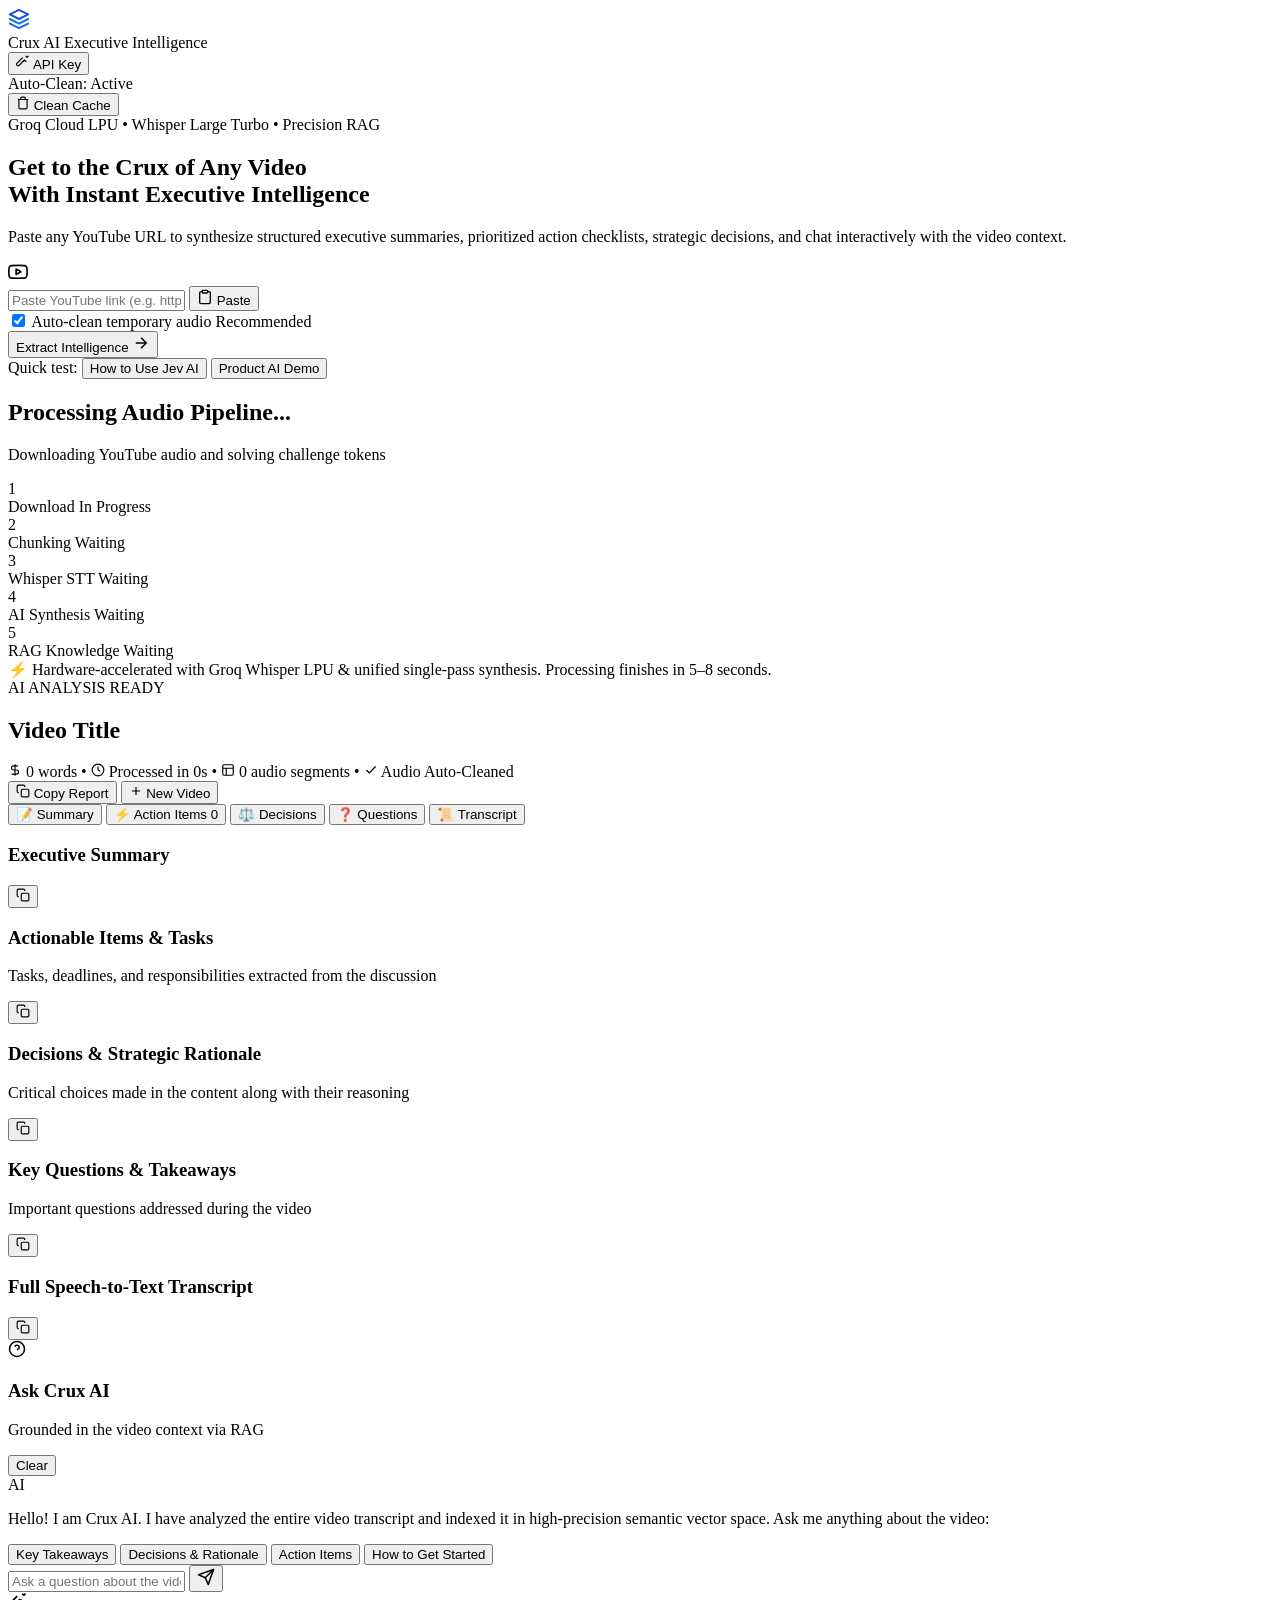
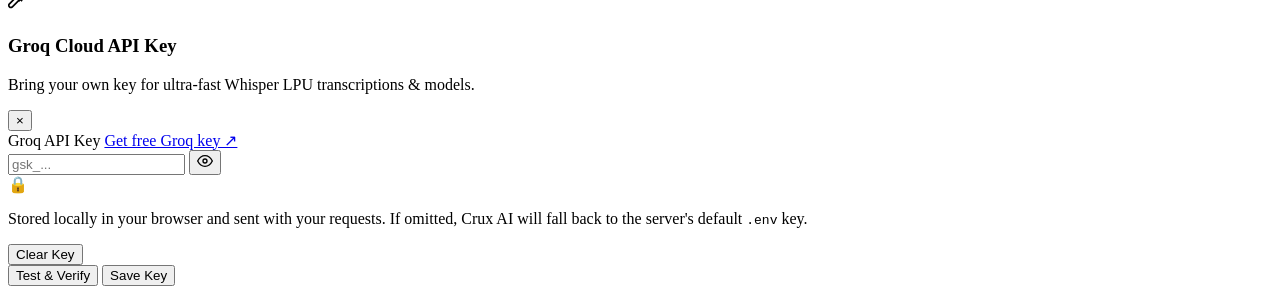
==== static/index.html @ 7be20e4e "feat(ui): build executive dashboard structure and API key settings modal" ====
<!DOCTYPE html>
<html lang="en">
<head>
    <meta charset="UTF-8">
    <meta name="viewport" content="width=device-width, initial-scale=1.0">
    <title>Crux AI — Executive Video Intelligence & Interactive RAG Chat</title>
    <meta name="description" content="Crux AI transforms any YouTube video into structured executive summaries, actionable task checklists, key decisions, and interactive RAG chat.">
    <!-- Google Fonts -->
    <link rel="preconnect" href="https://fonts.googleapis.com">
    <link rel="preconnect" href="https://fonts.gstatic.com" crossorigin>
    <link href="https://fonts.googleapis.com/css2?family=Inter:wght@300;400;500;600;700&family=JetBrains+Mono:wght@400;500;600&family=Outfit:wght@500;600;700;800&display=swap" rel="stylesheet">
    <link rel="stylesheet" href="/static/css/style.css">
</head>
<body>
    <!-- Modern Atmospheric Canvas Mesh -->
    <div class="canvas-mesh"></div>

    <!-- Navigation Bar -->
    <header class="navbar">
        <div class="nav-container">
            <div class="brand">
                <div class="brand-icon">
                    <svg width="22" height="22" viewBox="0 0 24 24" fill="none" xmlns="http://www.w3.org/2000/svg">
                        <path d="M12 2L2 7L12 12L22 7L12 2Z" stroke="#1d4ed8" stroke-width="2.2" stroke-linecap="round" stroke-linejoin="round"/>
                        <path d="M2 17L12 22L22 17" stroke="#2563eb" stroke-width="2.2" stroke-linecap="round" stroke-linejoin="round"/>
                        <path d="M2 12L12 17L22 12" stroke="#0284c7" stroke-width="2.2" stroke-linecap="round" stroke-linejoin="round"/>
                    </svg>
                </div>
                <div class="brand-text">
                    <span class="brand-title">Crux <span class="gradient-text">AI</span></span>
                    <span class="brand-subtitle">Executive Intelligence</span>
                </div>
            </div>

            <div class="nav-actions">
                <button class="btn btn-secondary btn-sm" id="apiKeyModalBtn" title="Configure your Groq Cloud API Key">
                    <svg width="14" height="14" viewBox="0 0 24 24" fill="none" stroke="currentColor" stroke-width="2" stroke-linecap="round" stroke-linejoin="round">
                        <path d="M21 2l-2 2m-2-2l2 2m-4.5 4.5l-9.5 9.5a2.5 2.5 0 01-3.5-3.5l9.5-9.5m6 6l-2-2m-2 2l2-2"/>
                    </svg>
                    <span id="apiKeyStatusText">API Key</span>
                    <span class="status-indicator-dot" id="apiKeyIndicatorDot"></span>
                </button>
                <div class="badge badge-pulse" id="storageBadge" title="Automated disk cleaning keeps your server lightweight and prevents deployment crashes">
                    <span class="pulse-dot"></span>
                    <span id="storageStatusText">Auto-Clean: Active</span>
                </div>
                <button class="btn btn-secondary btn-sm" id="purgeBtn" title="Manually purge all temporary audio files from server">
                    <svg width="14" height="14" viewBox="0 0 24 24" fill="none" stroke="currentColor" stroke-width="2"><path d="M3 6h18m-2 0v14a2 2 0 01-2 2H7a2 2 0 01-2-2V6m3 0V4a2 2 0 012-2h4a2 2 0 012 2v2"/></svg>
                    Clean Cache
                </button>
            </div>
        </div>
    </header>

    <main class="main-content">
        <!-- Hero Input Section -->
        <section class="hero-section" id="heroSection">
            <div class="hero-badge">
                <span class="badge-status-dot"></span> Groq Cloud LPU &bull; Whisper Large Turbo &bull; Precision RAG
            </div>
            <h1 class="hero-title">
                Get to the Crux of Any Video <br>
                <span class="gradient-text">With Instant Executive Intelligence</span>
            </h1>
            <p class="hero-desc">
                Paste any YouTube URL to synthesize structured executive summaries, prioritized action checklists, strategic decisions, and chat interactively with the video context.
            </p>

            <!-- URL Input Card -->
            <div class="glass-card input-card">
                <form id="processForm" class="input-form">
                    <div class="input-wrapper">
                        <div class="input-icon">
                            <svg width="20" height="20" viewBox="0 0 24 24" fill="none" stroke="currentColor" stroke-width="2" stroke-linecap="round" stroke-linejoin="round">
                                <path d="M22.54 6.42a2.78 2.78 0 0 0-1.94-2C18.88 4 12 4 12 4s-6.88 0-8.6.46a2.78 2.78 0 0 0-1.94 2A29 29 0 0 0 1 11.75a29 29 0 0 0 .46 5.33A2.78 2.78 0 0 0 3.4 19c1.72.46 8.6.46 8.6.46s6.88 0 8.6-.46a2.78 2.78 0 0 0 1.94-2 29 29 0 0 0 .46-5.25 29 29 0 0 0-.46-5.33z"/>
                                <polygon points="9.75 15.02 15.5 11.75 9.75 8.48 9.75 15.02"/>
                            </svg>
                        </div>
                        <input 
                            type="url" 
                            id="videoUrl" 
                            placeholder="Paste YouTube link (e.g. https://youtu.be/...)" 
                            required 
                            autocomplete="off"
                            spellcheck="false"
                        >
                        <button type="button" class="btn-paste" id="pasteBtn" title="Paste from clipboard">
                            <svg width="16" height="16" viewBox="0 0 24 24" fill="none" stroke="currentColor" stroke-width="2"><path d="M16 4h2a2 2 0 0 1 2 2v14a2 2 0 0 1-2 2H6a2 2 0 0 1-2-2V6a2 2 0 0 1 2-2h2"/><rect x="8" y="2" width="8" height="4" rx="1" ry="1"/></svg>
                            <span>Paste</span>
                        </button>
                    </div>

                    <div class="form-footer">
                        <div class="toggle-group" title="Deletes temporary audio chunks right after transcription to prevent disk full issues on cloud deployments">
                            <label class="switch">
                                <input type="checkbox" id="autoCleanup" checked>
                                <span class="slider round"></span>
                            </label>
                            <span class="toggle-label">
                                Auto-clean temporary audio 
                                <span class="info-pill" title="Recommended for cloud deployment. Saves hundreds of MB per video by freeing disk space immediately after Whisper transcribes.">Recommended</span>
                            </span>
                        </div>

                        <button type="submit" class="btn btn-primary" id="submitBtn">
                            <span class="btn-text">Extract Intelligence</span>
                            <svg width="18" height="18" viewBox="0 0 24 24" fill="none" stroke="currentColor" stroke-width="2"><path d="M5 12h14M12 5l7 7-7 7"/></svg>
                        </button>
                    </div>
                </form>

                <!-- Quick Samples -->
                <div class="samples-row">
                    <span class="samples-label">Quick test:</span>
                    <button class="sample-chip" data-url="https://youtu.be/2kD9v7Q3vec?si=t_KTb-65vIwMcMAt">
                        <span class="chip-dot"></span> How to Use Jev AI
                    </button>
                    <button class="sample-chip" data-url="https://youtu.be/T-D1OfcDW1M?si=CK2ISohhv6o8g8FZ">
                        <span class="chip-dot"></span> Product AI Demo
                    </button>
                </div>
            </div>
        </section>

        <!-- Live Processing Stepper View -->
        <section class="progress-section hidden" id="progressSection">
            <div class="glass-card progress-card">
                <div class="progress-header">
                    <div class="spinner-ring"></div>
                    <div>
                        <h2 class="progress-title" id="progressStepTitle">Processing Audio Pipeline...</h2>
                        <p class="progress-desc" id="progressStepDesc">Downloading YouTube audio and solving challenge tokens</p>
                    </div>
                </div>

                <div class="stepper">
                    <div class="step active" id="step1">
                        <div class="step-num">1</div>
                        <div class="step-info">
                            <span class="step-name">Download</span>
                            <span class="step-status">In Progress</span>
                        </div>
                    </div>
                    <div class="step-line" id="line1"></div>
                    <div class="step" id="step2">
                        <div class="step-num">2</div>
                        <div class="step-info">
                            <span class="step-name">Chunking</span>
                            <span class="step-status">Waiting</span>
                        </div>
                    </div>
                    <div class="step-line" id="line2"></div>
                    <div class="step" id="step3">
                        <div class="step-num">3</div>
                        <div class="step-info">
                            <span class="step-name">Whisper STT</span>
                            <span class="step-status">Waiting</span>
                        </div>
                    </div>
                    <div class="step-line" id="line3"></div>
                    <div class="step" id="step4">
                        <div class="step-num">4</div>
                        <div class="step-info">
                            <span class="step-name">AI Synthesis</span>
                            <span class="step-status">Waiting</span>
                        </div>
                    </div>
                    <div class="step-line" id="line4"></div>
                    <div class="step" id="step5">
                        <div class="step-num">5</div>
                        <div class="step-info">
                            <span class="step-name">RAG Knowledge</span>
                            <span class="step-status">Waiting</span>
                        </div>
                    </div>
                </div>
                <div class="progress-footer-note">
                    <span>⚡ Hardware-accelerated with Groq Whisper LPU &amp; unified single-pass synthesis. Processing finishes in 5–8 seconds.</span>
                </div>
            </div>
        </section>

        <!-- Executive Dashboard (Results View) -->
        <section class="dashboard-section hidden" id="dashboardSection">
            <!-- Header Bar -->
            <div class="glass-card video-meta-card">
                <div class="meta-main">
                    <div class="meta-tag">AI ANALYSIS READY</div>
                    <h2 class="video-title" id="displayTitle">Video Title</h2>
                    <div class="meta-stats">
                        <span class="stat-item"><svg width="14" height="14" viewBox="0 0 24 24" fill="none" stroke="currentColor" stroke-width="2"><path d="M12 2v20M17 5H9.5a3.5 3.5 0 0 0 0 7h5a3.5 3.5 0 0 1 0 7H6"/></svg> <span id="statWords">0</span> words</span>
                        <span class="stat-dot">•</span>
                        <span class="stat-item"><svg width="14" height="14" viewBox="0 0 24 24" fill="none" stroke="currentColor" stroke-width="2"><circle cx="12" cy="12" r="10"/><polyline points="12 6 12 12 16 14"/></svg> Processed in <span id="statTime">0</span>s</span>
                        <span class="stat-dot">•</span>
                        <span class="stat-item"><svg width="14" height="14" viewBox="0 0 24 24" fill="none" stroke="currentColor" stroke-width="2"><rect x="3" y="3" width="18" height="18" rx="2"/><path d="M3 9h18M9 21V9"/></svg> <span id="statChunks">0</span> audio segments</span>
                        <span class="stat-dot">•</span>
                        <span class="stat-item disk-cleaned" id="diskCleanedStat"><svg width="14" height="14" viewBox="0 0 24 24" fill="none" stroke="currentColor" stroke-width="2"><path d="M20 6L9 17l-5-5"/></svg> Audio Auto-Cleaned</span>
                    </div>
                </div>
                <div class="meta-actions">
                    <button class="btn btn-secondary btn-sm" id="copyAllBtn">
                        <svg width="14" height="14" viewBox="0 0 24 24" fill="none" stroke="currentColor" stroke-width="2"><rect x="9" y="9" width="13" height="13" rx="2" ry="2"/><path d="M5 15H4a2 2 0 0 1-2-2V4a2 2 0 0 1 2-2h9a2 2 0 0 1 2 2v1"/></svg>
                        Copy Report
                    </button>
                    <button class="btn btn-primary btn-sm" id="newVideoBtn">
                        <svg width="14" height="14" viewBox="0 0 24 24" fill="none" stroke="currentColor" stroke-width="2"><path d="M12 5v14M5 12h14"/></svg>
                        New Video
                    </button>
                </div>
            </div>

            <!-- Two Column Layout: Tabs & RAG Chat -->
            <div class="workspace-grid">
                <!-- Left: Intel Tabs -->
                <div class="intel-column">
                    <!-- Tab Navigation -->
                    <div class="tab-nav">
                        <button class="tab-btn active" data-tab="tabSummary">
                            <span class="tab-icon">📝</span>
                            <span>Summary</span>
                        </button>
                        <button class="tab-btn" data-tab="tabAction">
                            <span class="tab-icon">⚡</span>
                            <span>Action Items</span>
                            <span class="tab-pill" id="actionPill">0</span>
                        </button>
                        <button class="tab-btn" data-tab="tabDecisions">
                            <span class="tab-icon">⚖️</span>
                            <span>Decisions</span>
                        </button>
                        <button class="tab-btn" data-tab="tabQuestions">
                            <span class="tab-icon">❓</span>
                            <span>Questions</span>
                        </button>
                        <button class="tab-btn" data-tab="tabTranscript">
                            <span class="tab-icon">📜</span>
                            <span>Transcript</span>
                        </button>
                    </div>

                    <!-- Tab Content Panels -->
                    <div class="glass-card tab-content-card">
                        <!-- Summary Panel -->
                        <div class="tab-panel active" id="tabSummary">
                            <div class="panel-header">
                                <h3 class="panel-title">Executive Summary</h3>
                                <button class="btn-icon" data-copy="summaryContent" title="Copy summary">
                                    <svg width="14" height="14" viewBox="0 0 24 24" fill="none" stroke="currentColor" stroke-width="2"><rect x="9" y="9" width="13" height="13" rx="2" ry="2"/><path d="M5 15H4a2 2 0 0 1-2-2V4a2 2 0 0 1 2-2h9a2 2 0 0 1 2 2v1"/></svg>
                                </button>
                            </div>
                            <div class="markdown-body" id="summaryContent"></div>
                        </div>

                        <!-- Action Items Panel -->
                        <div class="tab-panel" id="tabAction">
                            <div class="panel-header">
                                <div>
                                    <h3 class="panel-title">Actionable Items &amp; Tasks</h3>
                                    <p class="panel-sub">Tasks, deadlines, and responsibilities extracted from the discussion</p>
                                </div>
                                <button class="btn-icon" data-copy="actionContent" title="Copy actions">
                                    <svg width="14" height="14" viewBox="0 0 24 24" fill="none" stroke="currentColor" stroke-width="2"><rect x="9" y="9" width="13" height="13" rx="2" ry="2"/><path d="M5 15H4a2 2 0 0 1-2-2V4a2 2 0 0 1 2-2h9a2 2 0 0 1 2 2v1"/></svg>
                                </button>
                            </div>
                            <div class="markdown-body" id="actionContent"></div>
                        </div>

                        <!-- Decisions Panel -->
                        <div class="tab-panel" id="tabDecisions">
                            <div class="panel-header">
                                <div>
                                    <h3 class="panel-title">Decisions &amp; Strategic Rationale</h3>
                                    <p class="panel-sub">Critical choices made in the content along with their reasoning</p>
                                </div>
                                <button class="btn-icon" data-copy="decisionsContent" title="Copy decisions">
                                    <svg width="14" height="14" viewBox="0 0 24 24" fill="none" stroke="currentColor" stroke-width="2"><rect x="9" y="9" width="13" height="13" rx="2" ry="2"/><path d="M5 15H4a2 2 0 0 1-2-2V4a2 2 0 0 1 2-2h9a2 2 0 0 1 2 2v1"/></svg>
                                </button>
                            </div>
                            <div class="markdown-body" id="decisionsContent"></div>
                        </div>

                        <!-- Questions Panel -->
                        <div class="tab-panel" id="tabQuestions">
                            <div class="panel-header">
                                <div>
                                    <h3 class="panel-title">Key Questions &amp; Takeaways</h3>
                                    <p class="panel-sub">Important questions addressed during the video</p>
                                </div>
                                <button class="btn-icon" data-copy="questionsContent" title="Copy questions">
                                    <svg width="14" height="14" viewBox="0 0 24 24" fill="none" stroke="currentColor" stroke-width="2"><rect x="9" y="9" width="13" height="13" rx="2" ry="2"/><path d="M5 15H4a2 2 0 0 1-2-2V4a2 2 0 0 1 2-2h9a2 2 0 0 1 2 2v1"/></svg>
                                </button>
                            </div>
                            <div class="markdown-body" id="questionsContent"></div>
                        </div>

                        <!-- Transcript Panel -->
                        <div class="tab-panel" id="tabTranscript">
                            <div class="panel-header">
                                <h3 class="panel-title">Full Speech-to-Text Transcript</h3>
                                <button class="btn-icon" data-copy="transcriptContent" title="Copy transcript">
                                    <svg width="14" height="14" viewBox="0 0 24 24" fill="none" stroke="currentColor" stroke-width="2"><rect x="9" y="9" width="13" height="13" rx="2" ry="2"/><path d="M5 15H4a2 2 0 0 1-2-2V4a2 2 0 0 1 2-2h9a2 2 0 0 1 2 2v1"/></svg>
                                </button>
                            </div>
                            <div class="transcript-box" id="transcriptContent"></div>
                        </div>
                    </div>
                </div>

                <!-- Right: Interactive RAG Chat -->
                <div class="chat-column">
                    <div class="glass-card chat-card">
                        <div class="chat-header">
                            <div class="chat-header-info">
                                <div class="chat-avatar">
                                    <svg width="18" height="18" viewBox="0 0 24 24" fill="none" stroke="currentColor" stroke-width="2"><circle cx="12" cy="12" r="10"/><path d="M9.09 9a3 3 0 0 1 5.83 1c0 2-3 3-3 3"/><line x1="12" y1="17" x2="12.01" y2="17"/></svg>
                                </div>
                                <div>
                                    <h3 class="chat-title">Ask Crux AI</h3>
                                    <p class="chat-subtitle">Grounded in the video context via RAG</p>
                                </div>
                            </div>
                            <button class="btn-clear-chat" id="clearChatBtn" title="Clear chat history">Clear</button>
                        </div>

                        <!-- Chat Messages Container -->
                        <div class="chat-messages" id="chatMessages">
                            <div class="chat-msg ai-msg">
                                <div class="msg-avatar">AI</div>
                                <div class="msg-bubble">
                                    <p>Hello! I am Crux AI. I have analyzed the entire video transcript and indexed it in high-precision semantic vector space. Ask me anything about the video:</p>
                                    <div class="quick-prompts">
                                        <button class="prompt-chip" data-prompt="What are the key takeaways from this video?">Key Takeaways</button>
                                        <button class="prompt-chip" data-prompt="What were the main decisions made and why?">Decisions &amp; Rationale</button>
                                        <button class="prompt-chip" data-prompt="List all actionable tasks and deadlines">Action Items</button>
                                        <button class="prompt-chip" data-prompt="How do I get started with the tools discussed?">How to Get Started</button>
                                    </div>
                                </div>
                            </div>
                        </div>

                        <!-- Chat Input Box -->
                        <form id="chatForm" class="chat-input-bar">
                            <input 
                                type="text" 
                                id="chatInput" 
                                placeholder="Ask a question about the video..." 
                                autocomplete="off"
                            >
                            <button type="submit" class="btn-chat-send" id="chatSendBtn" title="Send question">
                                <svg width="18" height="18" viewBox="0 0 24 24" fill="none" stroke="currentColor" stroke-width="2" stroke-linecap="round" stroke-linejoin="round">
                                    <line x1="22" y1="2" x2="11" y2="13"/>
                                    <polygon points="22 2 15 22 11 13 2 9 22 2"/>
                                </svg>
                            </button>
                        </form>
                    </div>
                </div>
            </div>
        </section>
    </main>

    <!-- API Key Settings Modal -->
    <div class="modal-backdrop hidden" id="apiKeyModal">
        <div class="glass-card modal-card">
            <div class="modal-header">
                <div class="modal-title-group">
                    <div class="modal-icon">
                        <svg width="20" height="20" viewBox="0 0 24 24" fill="none" stroke="currentColor" stroke-width="2"><path d="M21 2l-2 2m-2-2l2 2m-4.5 4.5l-9.5 9.5a2.5 2.5 0 01-3.5-3.5l9.5-9.5m6 6l-2-2m-2 2l2-2"/></svg>
                    </div>
                    <div>
                        <h3 class="modal-title">Groq Cloud API Key</h3>
                        <p class="modal-desc">Bring your own key for ultra-fast Whisper LPU transcriptions &amp; models.</p>
                    </div>
                </div>
                <button class="modal-close-btn" id="closeApiKeyModalBtn" aria-label="Close modal">&times;</button>
            </div>
            
            <div class="modal-body">
                <div class="input-label-row">
                    <label for="apiKeyInput" class="form-label">Groq API Key</label>
                    <a href="https://console.groq.com/keys" target="_blank" rel="noopener noreferrer" class="link-external">
                        Get free Groq key &nearr;
                    </a>
                </div>
                <div class="key-input-wrapper">
                    <input 
                        type="password" 
                        id="apiKeyInput" 
                        class="text-input" 
                        placeholder="gsk_..." 
                        autocomplete="off" 
                        spellcheck="false"
                    >
                    <button type="button" class="btn-toggle-eye" id="toggleKeyVisibilityBtn" title="Show / Hide Key">
                        <svg id="eyeIcon" width="16" height="16" viewBox="0 0 24 24" fill="none" stroke="currentColor" stroke-width="2"><path d="M1 12s4-8 11-8 11 8 11 8-4 8-11 8-11-8-11-8z"/><circle cx="12" cy="12" r="3"/></svg>
                    </button>
                </div>
                
                <div class="key-notice">
                    <span class="notice-icon">🔒</span>
                    <p>Stored locally in your browser and sent with your requests. If omitted, Crux AI will fall back to the server's default <code>.env</code> key.</p>
                </div>
                
                <div class="key-validation-status hidden" id="keyValidationStatus"></div>
            </div>

            <div class="modal-footer">
                <button type="button" class="btn btn-secondary btn-sm" id="clearApiKeyBtn">Clear Key</button>
                <div class="footer-actions-right">
                    <button type="button" class="btn btn-secondary btn-sm" id="verifyApiKeyBtn">Test &amp; Verify</button>
                    <button type="button" class="btn btn-primary btn-sm" id="saveApiKeyBtn">Save Key</button>
                </div>
            </div>
        </div>
    </div>

    <!-- Toast Notification Container -->
    <div class="toast-container" id="toastContainer"></div>

    <script src="/static/js/app.js"></script>
</body>
</html>
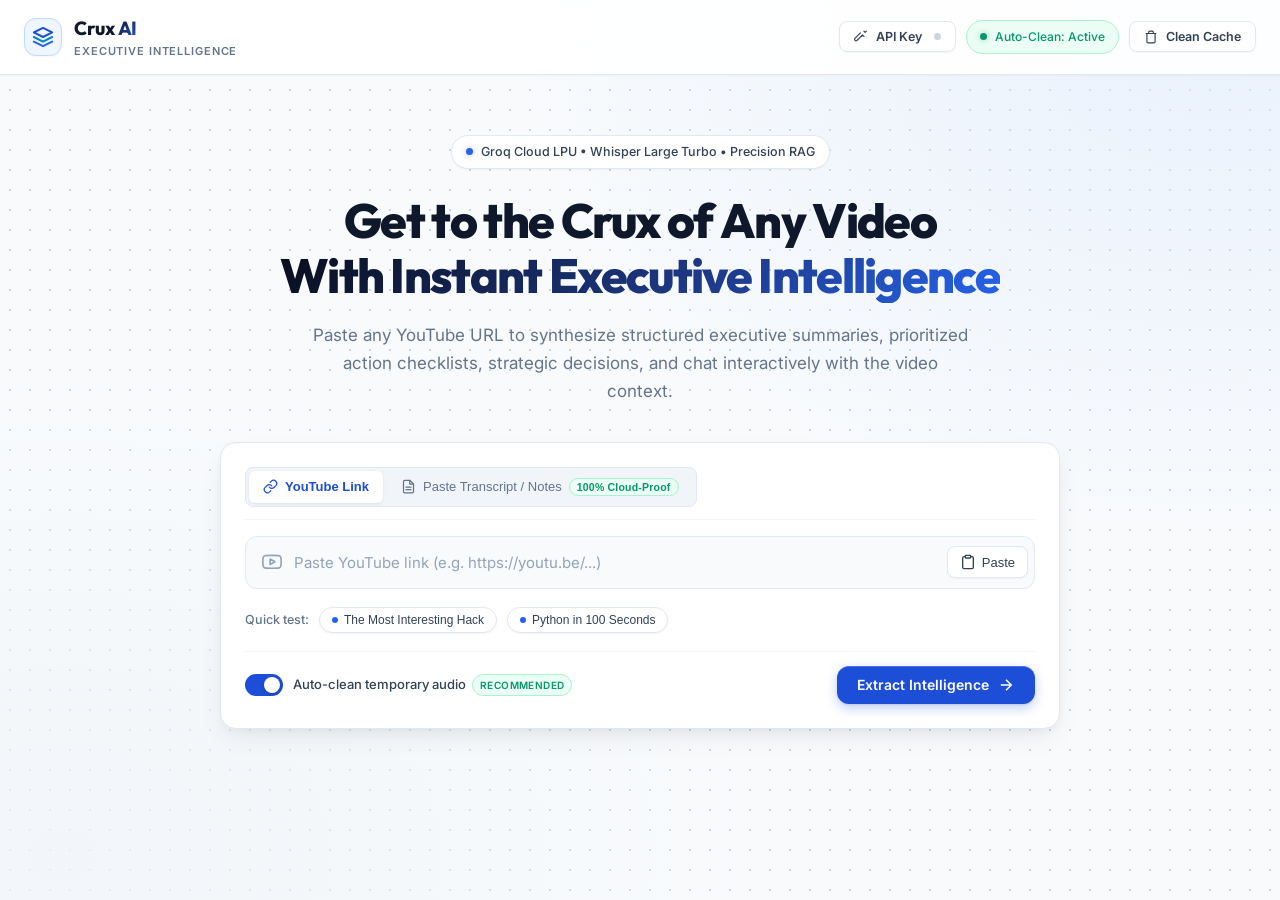
==== commit d602c21c: "feat: add dual-mode input (YouTube URL + Direct Transcript), upgrade Groq model to 120b, and handle " ====
--- a/static/index.html
+++ b/static/index.html
@@ -66,32 +66,124 @@
                 Paste any YouTube URL to synthesize structured executive summaries, prioritized action checklists, strategic decisions, and chat interactively with the video context.
             </p>
 
-            <!-- URL Input Card -->
+            <!-- URL / Transcript Input Card -->
             <div class="glass-card input-card">
+                <!-- Mode Switcher -->
+                <div class="input-card-header">
+                    <div class="input-mode-tabs" role="tablist">
+                        <button type="button" class="input-mode-tab active" id="tabModeUrl" role="tab" aria-selected="true">
+                            <svg width="15" height="15" viewBox="0 0 24 24" fill="none" stroke="currentColor" stroke-width="2" stroke-linecap="round" stroke-linejoin="round">
+                                <path d="M10 13a5 5 0 0 0 7.54.54l3-3a5 5 0 0 0-7.07-7.07l-1.72 1.71"/>
+                                <path d="M14 11a5 5 0 0 0-7.54-.54l-3 3a5 5 0 0 0 7.07 7.07l1.71-1.71"/>
+                            </svg>
+                            <span>YouTube Link</span>
+                        </button>
+                        <button type="button" class="input-mode-tab" id="tabModeTranscript" role="tab" aria-selected="false">
+                            <svg width="15" height="15" viewBox="0 0 24 24" fill="none" stroke="currentColor" stroke-width="2" stroke-linecap="round" stroke-linejoin="round">
+                                <path d="M14 2H6a2 2 0 0 0-2 2v16a2 2 0 0 0 2 2h12a2 2 0 0 0 2-2V8z"/>
+                                <polyline points="14 2 14 8 20 8"/>
+                                <line x1="16" y1="13" x2="8" y2="13"/>
+                                <line x1="16" y1="17" x2="8" y2="17"/>
+                            </svg>
+                            <span>Paste Transcript / Notes</span>
+                            <span class="badge-proof">100% Cloud-Proof</span>
+                        </button>
+                    </div>
+                </div>
+
+                <!-- Cloud Block Recovery Alert -->
+                <div class="cloud-block-alert hidden" id="cloudBlockAlert">
+                    <div class="alert-icon-box">
+                        <svg width="20" height="20" viewBox="0 0 24 24" fill="none" stroke="#d97706" stroke-width="2"><path d="M10.29 3.86L1.82 18a2 2 0 0 0 1.71 3h16.94a2 2 0 0 0 1.71-3L13.71 3.86a2 2 0 0 0-3.42 0z"/><line x1="12" y1="9" x2="12" y2="13"/><line x1="12" y1="17" x2="12.01" y2="17"/></svg>
+                    </div>
+                    <div class="alert-content">
+                        <div class="alert-title">YouTube Cloud IP Restriction Detected</div>
+                        <div class="alert-desc">
+                            YouTube is restricting automated cloud scraping for this video on the server. You can analyze it immediately:
+                        </div>
+                        <div class="alert-steps">
+                            <span>1. Open the video on YouTube</span>
+                            <span>2. Click <strong>&quot;... More&quot; &rarr; &quot;Show transcript&quot;</strong></span>
+                            <span>3. Copy and paste it here</span>
+                        </div>
+                        <button type="button" class="btn btn-secondary btn-sm" id="btnSwitchToTranscript">
+                            Switch to Paste Transcript &rarr;
+                        </button>
+                    </div>
+                </div>
+
                 <form id="processForm" class="input-form">
-                    <div class="input-wrapper">
-                        <div class="input-icon">
-                            <svg width="20" height="20" viewBox="0 0 24 24" fill="none" stroke="currentColor" stroke-width="2" stroke-linecap="round" stroke-linejoin="round">
-                                <path d="M22.54 6.42a2.78 2.78 0 0 0-1.94-2C18.88 4 12 4 12 4s-6.88 0-8.6.46a2.78 2.78 0 0 0-1.94 2A29 29 0 0 0 1 11.75a29 29 0 0 0 .46 5.33A2.78 2.78 0 0 0 3.4 19c1.72.46 8.6.46 8.6.46s6.88 0 8.6-.46a2.78 2.78 0 0 0 1.94-2 29 29 0 0 0 .46-5.25 29 29 0 0 0-.46-5.33z"/>
-                                <polygon points="9.75 15.02 15.5 11.75 9.75 8.48 9.75 15.02"/>
-                            </svg>
-                        </div>
-                        <input 
-                            type="url" 
-                            id="videoUrl" 
-                            placeholder="Paste YouTube link (e.g. https://youtu.be/...)" 
-                            required 
-                            autocomplete="off"
-                            spellcheck="false"
-                        >
-                        <button type="button" class="btn-paste" id="pasteBtn" title="Paste from clipboard">
-                            <svg width="16" height="16" viewBox="0 0 24 24" fill="none" stroke="currentColor" stroke-width="2"><path d="M16 4h2a2 2 0 0 1 2 2v14a2 2 0 0 1-2 2H6a2 2 0 0 1-2-2V6a2 2 0 0 1 2-2h2"/><rect x="8" y="2" width="8" height="4" rx="1" ry="1"/></svg>
-                            <span>Paste</span>
-                        </button>
+                    <!-- Mode 1: YouTube URL View -->
+                    <div class="mode-view" id="modeUrlView">
+                        <div class="input-wrapper">
+                            <div class="input-icon">
+                                <svg width="20" height="20" viewBox="0 0 24 24" fill="none" stroke="currentColor" stroke-width="2" stroke-linecap="round" stroke-linejoin="round">
+                                    <path d="M22.54 6.42a2.78 2.78 0 0 0-1.94-2C18.88 4 12 4 12 4s-6.88 0-8.6.46a2.78 2.78 0 0 0-1.94 2A29 29 0 0 0 1 11.75a29 29 0 0 0 .46 5.33A2.78 2.78 0 0 0 3.4 19c1.72.46 8.6.46 8.6.46s6.88 0 8.6-.46a2.78 2.78 0 0 0 1.94-2 29 29 0 0 0 .46-5.25 29 29 0 0 0-.46-5.33z"/>
+                                    <polygon points="9.75 15.02 15.5 11.75 9.75 8.48 9.75 15.02"/>
+                                </svg>
+                            </div>
+                            <input 
+                                type="url" 
+                                id="videoUrl" 
+                                placeholder="Paste YouTube link (e.g. https://youtu.be/...)" 
+                                autocomplete="off"
+                                spellcheck="false"
+                            >
+                            <button type="button" class="btn-paste" id="pasteBtn" title="Paste from clipboard">
+                                <svg width="16" height="16" viewBox="0 0 24 24" fill="none" stroke="currentColor" stroke-width="2"><path d="M16 4h2a2 2 0 0 1 2 2v14a2 2 0 0 1-2 2H6a2 2 0 0 1-2-2V6a2 2 0 0 1 2-2h2"/><rect x="8" y="2" width="8" height="4" rx="1" ry="1"/></svg>
+                                <span>Paste</span>
+                            </button>
+                        </div>
+
+                        <!-- Quick Samples -->
+                        <div class="samples-row">
+                            <span class="samples-label">Quick test:</span>
+                            <button type="button" class="sample-chip" data-url="https://youtu.be/KOpTWx1Eou4?si=NI-F8lBlC5kE_haK">
+                                <span class="chip-dot"></span> The Most Interesting Hack
+                            </button>
+                            <button type="button" class="sample-chip" data-url="https://www.youtube.com/watch?v=kqtD5dpn9C8">
+                                <span class="chip-dot"></span> Python in 100 Seconds
+                            </button>
+                        </div>
+                    </div>
+
+                    <!-- Mode 2: Direct Transcript / Notes View -->
+                    <div class="mode-view hidden" id="modeTranscriptView">
+                        <div class="input-wrapper title-input-wrapper">
+                            <input 
+                                type="text" 
+                                id="transcriptTitle" 
+                                placeholder="Topic, Video Title, or Meeting Subject (optional)" 
+                                autocomplete="off"
+                                spellcheck="false"
+                            >
+                        </div>
+                        <div class="transcript-box-wrapper">
+                            <div class="transcript-toolbar">
+                                <span class="toolbar-hint">
+                                    <svg width="14" height="14" viewBox="0 0 24 24" fill="none" stroke="currentColor" stroke-width="2"><circle cx="12" cy="12" r="10"/><line x1="12" y1="16" x2="12" y2="12"/><line x1="12" y1="8" x2="12.01" y2="8"/></svg>
+                                    Tip: On YouTube, click <strong>&quot;... More&quot; &rarr; &quot;Show transcript&quot;</strong>, copy and paste here
+                                </span>
+                                <button type="button" class="btn-paste-sm" id="pasteTranscriptBtn" title="Paste text from clipboard">
+                                    <svg width="13" height="13" viewBox="0 0 24 24" fill="none" stroke="currentColor" stroke-width="2"><path d="M16 4h2a2 2 0 0 1 2 2v14a2 2 0 0 1-2 2H6a2 2 0 0 1-2-2V6a2 2 0 0 1 2-2h2"/><rect x="8" y="2" width="8" height="4" rx="1" ry="1"/></svg>
+                                    <span>Paste Text</span>
+                                </button>
+                            </div>
+                            <textarea 
+                                id="directTranscriptInput" 
+                                class="transcript-textarea" 
+                                placeholder="Paste YouTube transcript, Zoom notes, podcast transcription, or meeting minutes here..." 
+                                rows="6"
+                                spellcheck="false"
+                            ></textarea>
+                            <div class="transcript-footer">
+                                <span class="char-count" id="charCount">0 characters</span>
+                            </div>
+                        </div>
                     </div>
 
                     <div class="form-footer">
-                        <div class="toggle-group" title="Deletes temporary audio chunks right after transcription to prevent disk full issues on cloud deployments">
+                        <div class="toggle-group" id="autoCleanupGroup" title="Deletes temporary audio chunks right after transcription to prevent disk full issues on cloud deployments">
                             <label class="switch">
                                 <input type="checkbox" id="autoCleanup" checked>
                                 <span class="slider round"></span>
@@ -103,22 +195,11 @@
                         </div>
 
                         <button type="submit" class="btn btn-primary" id="submitBtn">
-                            <span class="btn-text">Extract Intelligence</span>
+                            <span class="btn-text" id="submitBtnText">Extract Intelligence</span>
                             <svg width="18" height="18" viewBox="0 0 24 24" fill="none" stroke="currentColor" stroke-width="2"><path d="M5 12h14M12 5l7 7-7 7"/></svg>
                         </button>
                     </div>
                 </form>
-
-                <!-- Quick Samples -->
-                <div class="samples-row">
-                    <span class="samples-label">Quick test:</span>
-                    <button class="sample-chip" data-url="https://youtu.be/2kD9v7Q3vec?si=t_KTb-65vIwMcMAt">
-                        <span class="chip-dot"></span> How to Use Jev AI
-                    </button>
-                    <button class="sample-chip" data-url="https://youtu.be/T-D1OfcDW1M?si=CK2ISohhv6o8g8FZ">
-                        <span class="chip-dot"></span> Product AI Demo
-                    </button>
-                </div>
             </div>
         </section>
 
--- a/static/css/style.css
+++ b/static/css/style.css
@@ -0,0 +1,1723 @@
+/* ==========================================================================
+   Crux AI — Modern Light Studio Theme & Design System
+   Aesthetic: Swiss Architectural Precision, Clean Contrast & Tactile Surfaces
+   ========================================================================== */
+
+:root {
+    /* Base Surfaces */
+    --bg-base: #f8fafc;
+    --bg-surface: #ffffff;
+    --bg-card: #ffffff;
+    --bg-card-subtle: #f8fafc;
+    --bg-card-hover: #ffffff;
+    --bg-card-border: #e2e8f0;
+    --bg-card-border-hover: #cbd5e1;
+
+    /* Text Hierarchy */
+    --text-main: #0f172a;        /* Deep obsidian slate */
+    --text-secondary: #334155;   /* Charcoal body */
+    --text-muted: #64748b;       /* Cool slate secondary */
+    --text-dim: #94a3b8;         /* Subdued metadata */
+    --text-highlight: #1d4ed8;   /* Precision cobalt */
+
+    /* Accent & Brand */
+    --primary: #1d4ed8;          /* Studio Cobalt */
+    --primary-light: #2563eb;
+    --primary-dark: #1e40af;
+    --primary-tint: #eff6ff;
+    --primary-border: #bfdbfe;
+
+    /* Status Colors */
+    --emerald: #059669;
+    --emerald-bg: #ecfdf5;
+    --emerald-border: #a7f3d0;
+    --rose: #e11d48;
+    --rose-bg: #fff1f2;
+    --rose-border: #fecdd3;
+    --amber: #d97706;
+    --amber-bg: #fffbeb;
+    --amber-border: #fde68a;
+
+    /* Architectural Elements */
+    --border-subtle: #f1f5f9;
+    --border-light: #e2e8f0;
+    --border-medium: #cbd5e1;
+
+    /* Gradients */
+    --primary-grad: linear-gradient(135deg, #1d4ed8 0%, #2563eb 100%);
+    --heading-grad: linear-gradient(135deg, #090d1a 0%, #1e3a8a 60%, #2563eb 100%);
+
+    /* Shadows */
+    --shadow-xs: 0 1px 2px rgba(15, 23, 42, 0.04);
+    --shadow-sm: 0 1px 3px rgba(15, 23, 42, 0.06), 0 1px 2px rgba(15, 23, 42, 0.04);
+    --shadow-md: 0 4px 12px -2px rgba(15, 23, 42, 0.06), 0 2px 6px -1px rgba(15, 23, 42, 0.04);
+    --shadow-lg: 0 12px 28px -6px rgba(15, 23, 42, 0.08), 0 4px 12px -2px rgba(15, 23, 42, 0.04);
+    --shadow-xl: 0 24px 50px -12px rgba(15, 23, 42, 0.14), 0 8px 16px -4px rgba(15, 23, 42, 0.06);
+
+    /* Radii */
+    --radius-sm: 8px;
+    --radius-md: 12px;
+    --radius-lg: 16px;
+    --radius-xl: 22px;
+    --radius-full: 9999px;
+
+    /* Font Stacks */
+    --font-heading: 'Outfit', -apple-system, BlinkMacSystemFont, sans-serif;
+    --font-body: 'Inter', -apple-system, BlinkMacSystemFont, sans-serif;
+    --font-mono: 'JetBrains Mono', monospace;
+}
+
+/* Base Reset */
+*, *::before, *::after {
+    margin: 0;
+    padding: 0;
+    box-sizing: border-box;
+}
+
+body {
+    background-color: var(--bg-base);
+    background-image: 
+        radial-gradient(at 95% 5%, rgba(219, 234, 254, 0.5) 0px, transparent 40%),
+        radial-gradient(at 5% 95%, rgba(241, 245, 249, 0.8) 0px, transparent 40%),
+        radial-gradient(circle, #cbd5e1 0.75px, transparent 0.75px);
+    background-size: 100% 100%, 100% 100%, 20px 20px;
+    background-attachment: fixed;
+    color: var(--text-main);
+    font-family: var(--font-body);
+    font-size: 15px;
+    line-height: 1.6;
+    overflow-x: hidden;
+    min-height: 100vh;
+    position: relative;
+    -webkit-font-smoothing: antialiased;
+}
+
+/* Utility Helpers */
+.hidden { display: none !important; }
+
+.gradient-text {
+    background: var(--heading-grad);
+    -webkit-background-clip: text;
+    -webkit-text-fill-color: transparent;
+    display: inline-block;
+}
+
+/* Surface Card */
+.glass-card {
+    background: var(--bg-card);
+    border: 1px solid var(--border-light);
+    border-radius: var(--radius-lg);
+    box-shadow: var(--shadow-sm);
+    transition: border-color 0.25s ease, box-shadow 0.25s ease, transform 0.25s ease;
+}
+
+/* ==========================================================================
+   Navigation Bar
+   ========================================================================== */
+.navbar {
+    position: sticky;
+    top: 0;
+    z-index: 100;
+    background: rgba(255, 255, 255, 0.9);
+    backdrop-filter: blur(16px);
+    -webkit-backdrop-filter: blur(16px);
+    border-bottom: 1px solid var(--border-light);
+    box-shadow: var(--shadow-xs);
+}
+
+.nav-container {
+    max-width: 1380px;
+    margin: 0 auto;
+    padding: 13px 24px;
+    display: flex;
+    align-items: center;
+    justify-content: space-between;
+}
+
+.brand {
+    display: flex;
+    align-items: center;
+    gap: 12px;
+    text-decoration: none;
+    color: inherit;
+}
+
+.brand-icon {
+    width: 38px;
+    height: 38px;
+    border-radius: var(--radius-md);
+    background: var(--primary-tint);
+    border: 1px solid var(--primary-border);
+    display: flex;
+    align-items: center;
+    justify-content: center;
+    box-shadow: var(--shadow-xs);
+}
+
+.brand-text {
+    display: flex;
+    flex-direction: column;
+}
+
+.brand-title {
+    font-family: var(--font-heading);
+    font-size: 19px;
+    font-weight: 750;
+    letter-spacing: -0.025em;
+    color: var(--text-main);
+}
+
+.brand-subtitle {
+    font-size: 11px;
+    color: var(--text-muted);
+    text-transform: uppercase;
+    letter-spacing: 0.08em;
+    font-weight: 600;
+}
+
+.nav-actions {
+    display: flex;
+    align-items: center;
+    gap: 10px;
+}
+
+/* Badges */
+.badge {
+    display: inline-flex;
+    align-items: center;
+    gap: 8px;
+    padding: 6px 13px;
+    border-radius: var(--radius-full);
+    font-size: 12px;
+    font-weight: 500;
+}
+
+.badge-pulse {
+    background: var(--emerald-bg);
+    color: var(--emerald);
+    border: 1px solid var(--emerald-border);
+}
+
+.pulse-dot {
+    width: 7px;
+    height: 7px;
+    border-radius: 50%;
+    background-color: var(--emerald);
+    box-shadow: 0 0 6px rgba(5, 150, 105, 0.4);
+    animation: pulseGlow 2s infinite;
+}
+
+@keyframes pulseGlow {
+    0% { transform: scale(0.9); opacity: 0.8; }
+    50% { transform: scale(1.3); opacity: 1; }
+    100% { transform: scale(0.9); opacity: 0.8; }
+}
+
+/* Buttons */
+.btn {
+    display: inline-flex;
+    align-items: center;
+    justify-content: center;
+    gap: 8px;
+    padding: 10px 20px;
+    font-family: var(--font-body);
+    font-size: 14px;
+    font-weight: 600;
+    border-radius: var(--radius-md);
+    cursor: pointer;
+    transition: all 0.2s cubic-bezier(0.4, 0, 0.2, 1);
+    border: none;
+    outline: none;
+}
+
+.btn-sm {
+    padding: 7px 14px;
+    font-size: 12.5px;
+    border-radius: var(--radius-sm);
+}
+
+.btn-primary {
+    background: var(--primary);
+    color: #ffffff;
+    box-shadow: inset 0 1px 0 rgba(255, 255, 255, 0.2), 0 1px 2px rgba(0, 0, 0, 0.08), 0 4px 12px rgba(29, 78, 216, 0.28);
+}
+
+.btn-primary:hover {
+    background: var(--primary-dark);
+    transform: translateY(-1px);
+    box-shadow: inset 0 1px 0 rgba(255, 255, 255, 0.2), 0 2px 4px rgba(0, 0, 0, 0.08), 0 6px 16px rgba(29, 78, 216, 0.35);
+}
+
+.btn-primary:active {
+    transform: translateY(0);
+}
+
+.btn-secondary {
+    background: #ffffff;
+    color: var(--text-secondary);
+    border: 1px solid var(--border-light);
+    box-shadow: var(--shadow-xs);
+}
+
+.btn-secondary:hover {
+    background: var(--bg-base);
+    border-color: var(--border-medium);
+    color: var(--text-main);
+}
+
+.btn-icon {
+    width: 32px;
+    height: 32px;
+    border-radius: var(--radius-sm);
+    background: #ffffff;
+    border: 1px solid var(--border-light);
+    color: var(--text-muted);
+    display: flex;
+    align-items: center;
+    justify-content: center;
+    cursor: pointer;
+    transition: all 0.2s;
+    box-shadow: var(--shadow-xs);
+}
+
+.btn-icon:hover {
+    background: var(--primary-tint);
+    border-color: var(--primary-border);
+    color: var(--primary);
+}
+
+/* ==========================================================================
+   Main Content Layout
+   ========================================================================== */
+.main-content {
+    max-width: 1380px;
+    margin: 0 auto;
+    padding: 40px 24px 80px;
+    position: relative;
+    z-index: 1;
+}
+
+/* Hero Section */
+.hero-section {
+    max-width: 840px;
+    margin: 20px auto 48px;
+    text-align: center;
+}
+
+.hero-badge {
+    display: inline-flex;
+    align-items: center;
+    gap: 8px;
+    padding: 6px 14px;
+    border-radius: var(--radius-full);
+    background: #ffffff;
+    border: 1px solid var(--border-light);
+    color: var(--text-secondary);
+    font-size: 12.5px;
+    font-weight: 500;
+    margin-bottom: 24px;
+    box-shadow: var(--shadow-xs);
+}
+
+.badge-status-dot {
+    width: 7px;
+    height: 7px;
+    border-radius: 50%;
+    background-color: var(--primary-light);
+    box-shadow: 0 0 6px rgba(37, 99, 235, 0.4);
+}
+
+.hero-title {
+    font-family: var(--font-heading);
+    font-size: 48px;
+    font-weight: 800;
+    line-height: 1.15;
+    letter-spacing: -0.035em;
+    color: var(--text-main);
+    margin-bottom: 18px;
+}
+
+.hero-desc {
+    color: var(--text-muted);
+    font-size: 17px;
+    max-width: 660px;
+    margin: 0 auto 36px;
+    line-height: 1.65;
+}
+
+/* Input Card */
+.input-card {
+    padding: 24px;
+    text-align: left;
+    background: #ffffff;
+    border: 1px solid var(--border-light);
+    box-shadow: var(--shadow-lg);
+}
+
+.input-wrapper {
+    position: relative;
+    display: flex;
+    align-items: center;
+    background: #f8fafc;
+    border: 1.5px solid var(--border-light);
+    border-radius: var(--radius-md);
+    padding: 4px 6px 4px 16px;
+    transition: all 0.2s ease;
+}
+
+.input-wrapper:focus-within {
+    background: #ffffff;
+    border-color: var(--primary-light);
+    box-shadow: 0 0 0 3px rgba(37, 99, 235, 0.12);
+}
+
+.input-icon {
+    color: var(--text-dim);
+    display: flex;
+    align-items: center;
+    margin-right: 12px;
+}
+
+.input-wrapper input {
+    flex: 1;
+    background: transparent;
+    border: none;
+    outline: none;
+    color: var(--text-main);
+    font-size: 15px;
+    font-family: var(--font-body);
+    padding: 12px 0;
+}
+
+.input-wrapper input::placeholder {
+    color: var(--text-dim);
+}
+
+.btn-paste {
+    background: #ffffff;
+    border: 1px solid var(--border-light);
+    color: var(--text-secondary);
+    padding: 7px 12px;
+    border-radius: var(--radius-sm);
+    display: flex;
+    align-items: center;
+    gap: 6px;
+    font-size: 13px;
+    font-weight: 500;
+    cursor: pointer;
+    transition: all 0.2s;
+    box-shadow: var(--shadow-xs);
+}
+
+.btn-paste:hover {
+    background: var(--bg-base);
+    color: var(--text-main);
+    border-color: var(--border-medium);
+}
+
+.form-footer {
+    display: flex;
+    align-items: center;
+    justify-content: space-between;
+    margin-top: 18px;
+    padding-top: 14px;
+    border-top: 1px solid var(--border-subtle);
+}
+
+/* Toggle Switch */
+.toggle-group {
+    display: flex;
+    align-items: center;
+    gap: 10px;
+    cursor: pointer;
+}
+
+.switch {
+    position: relative;
+    display: inline-block;
+    width: 38px;
+    height: 22px;
+}
+
+.switch input {
+    opacity: 0;
+    width: 0;
+    height: 0;
+}
+
+.slider {
+    position: absolute;
+    cursor: pointer;
+    top: 0; left: 0; right: 0; bottom: 0;
+    background-color: #e2e8f0;
+    transition: .25s;
+    border-radius: 34px;
+}
+
+.slider:before {
+    position: absolute;
+    content: "";
+    height: 16px;
+    width: 16px;
+    left: 3px;
+    bottom: 3px;
+    background-color: white;
+    transition: .25s;
+    border-radius: 50%;
+    box-shadow: 0 1px 3px rgba(0, 0, 0, 0.2);
+}
+
+input:checked + .slider {
+    background-color: var(--primary);
+}
+
+input:checked + .slider:before {
+    transform: translateX(16px);
+}
+
+.toggle-label {
+    font-size: 13px;
+    color: var(--text-secondary);
+    display: flex;
+    align-items: center;
+    gap: 6px;
+    font-weight: 500;
+}
+
+.info-pill {
+    background: var(--emerald-bg);
+    color: var(--emerald);
+    border: 1px solid var(--emerald-border);
+    padding: 2px 7px;
+    border-radius: var(--radius-full);
+    font-size: 10px;
+    font-weight: 600;
+    text-transform: uppercase;
+    letter-spacing: 0.04em;
+}
+
+/* Quick Samples */
+.samples-row {
+    display: flex;
+    align-items: center;
+    gap: 10px;
+    margin-top: 18px;
+    flex-wrap: wrap;
+}
+
+.samples-label {
+    font-size: 12.5px;
+    color: var(--text-muted);
+    font-weight: 500;
+}
+
+.sample-chip {
+    background: #ffffff;
+    border: 1px solid var(--border-light);
+    color: var(--text-secondary);
+    padding: 5px 12px;
+    border-radius: var(--radius-full);
+    font-size: 12px;
+    display: inline-flex;
+    align-items: center;
+    gap: 6px;
+    cursor: pointer;
+    transition: all 0.2s;
+    box-shadow: var(--shadow-xs);
+    font-weight: 500;
+}
+
+.sample-chip:hover {
+    background: var(--primary-tint);
+    border-color: var(--primary-border);
+    color: var(--primary);
+    transform: translateY(-1px);
+}
+
+.chip-dot {
+    width: 6px;
+    height: 6px;
+    border-radius: 50%;
+    background-color: var(--primary-light);
+}
+
+/* ==========================================================================
+   Progress Stepper Section
+   ========================================================================== */
+.progress-section {
+    max-width: 900px;
+    margin: 30px auto;
+}
+
+.progress-card {
+    padding: 32px;
+    background: #ffffff;
+    border: 1px solid var(--border-light);
+    box-shadow: var(--shadow-lg);
+}
+
+.progress-header {
+    display: flex;
+    align-items: center;
+    gap: 18px;
+    margin-bottom: 30px;
+}
+
+.spinner-ring {
+    width: 44px;
+    height: 44px;
+    border: 3.5px solid rgba(29, 78, 216, 0.12);
+    border-top-color: var(--primary);
+    border-right-color: var(--primary-light);
+    border-radius: 50%;
+    animation: spinRing 0.85s linear infinite;
+    flex-shrink: 0;
+}
+
+@keyframes spinRing {
+    to { transform: rotate(360deg); }
+}
+
+.progress-title {
+    font-family: var(--font-heading);
+    font-size: 22px;
+    font-weight: 750;
+    color: var(--text-main);
+}
+
+.progress-desc {
+    color: var(--text-muted);
+    font-size: 14px;
+    margin-top: 2px;
+}
+
+.stepper {
+    display: flex;
+    align-items: center;
+    justify-content: space-between;
+    margin: 25px 0 15px;
+    position: relative;
+}
+
+.step {
+    display: flex;
+    flex-direction: column;
+    align-items: center;
+    gap: 8px;
+    z-index: 2;
+    min-width: 70px;
+}
+
+.step-num {
+    width: 34px;
+    height: 34px;
+    border-radius: 50%;
+    background: #f1f5f9;
+    border: 1.5px solid var(--border-light);
+    color: var(--text-muted);
+    display: flex;
+    align-items: center;
+    justify-content: center;
+    font-weight: 700;
+    font-size: 13px;
+    transition: all 0.25s ease;
+}
+
+.step-info {
+    text-align: center;
+}
+
+.step-name {
+    font-size: 12px;
+    font-weight: 600;
+    display: block;
+    color: var(--text-muted);
+}
+
+.step-status {
+    font-size: 10px;
+    color: var(--text-dim);
+    text-transform: uppercase;
+}
+
+.step-line {
+    flex: 1;
+    height: 2px;
+    background: var(--border-light);
+    margin: 0 -10px 24px;
+    z-index: 1;
+    transition: background 0.3s ease;
+}
+
+.step.active .step-num {
+    background: var(--primary);
+    border-color: var(--primary);
+    color: #ffffff;
+    box-shadow: 0 0 0 4px rgba(37, 99, 235, 0.16);
+    animation: pulseRing 1.5s infinite;
+}
+
+.step.active .step-name { color: var(--text-main); font-weight: 700; }
+.step.active .step-status { color: var(--primary); font-weight: 600; }
+
+.step.done .step-num {
+    background: var(--emerald);
+    border-color: var(--emerald);
+    color: #ffffff;
+}
+
+.step.done .step-name { color: var(--text-main); }
+.step.done .step-status { color: var(--emerald); }
+
+.step-line.done {
+    background: var(--primary);
+}
+
+@keyframes pulseRing {
+    0% { box-shadow: 0 0 0 0 rgba(37, 99, 235, 0.5); }
+    70% { box-shadow: 0 0 0 8px rgba(37, 99, 235, 0); }
+    100% { box-shadow: 0 0 0 0 rgba(37, 99, 235, 0); }
+}
+
+.progress-footer-note {
+    background: #f8fafc;
+    border: 1px solid var(--border-light);
+    border-radius: var(--radius-sm);
+    padding: 10px 14px;
+    font-size: 12.5px;
+    color: var(--text-muted);
+    margin-top: 15px;
+}
+
+/* ==========================================================================
+   Dashboard Results View
+   ========================================================================== */
+.dashboard-section {
+    animation: fadeIn 0.35s ease-out;
+}
+
+@keyframes fadeIn {
+    from { opacity: 0; transform: translateY(10px); }
+    to { opacity: 1; transform: translateY(0); }
+}
+
+.video-meta-card {
+    padding: 24px 28px;
+    margin-bottom: 24px;
+    display: flex;
+    align-items: center;
+    justify-content: space-between;
+    gap: 20px;
+    background: #ffffff;
+    border: 1px solid var(--border-light);
+    box-shadow: var(--shadow-sm);
+}
+
+.meta-tag {
+    font-size: 10.5px;
+    letter-spacing: 0.08em;
+    font-weight: 700;
+    color: var(--emerald);
+    margin-bottom: 6px;
+    text-transform: uppercase;
+}
+
+.video-title {
+    font-family: var(--font-heading);
+    font-size: 26px;
+    font-weight: 750;
+    line-height: 1.25;
+    margin-bottom: 10px;
+    letter-spacing: -0.025em;
+    color: var(--text-main);
+}
+
+.meta-stats {
+    display: flex;
+    align-items: center;
+    gap: 10px;
+    color: var(--text-muted);
+    font-size: 13px;
+    flex-wrap: wrap;
+}
+
+.stat-item {
+    display: inline-flex;
+    align-items: center;
+    gap: 6px;
+}
+
+.stat-dot { color: var(--text-dim); }
+
+.disk-cleaned {
+    color: var(--emerald);
+    font-weight: 600;
+}
+
+.meta-actions {
+    display: flex;
+    align-items: center;
+    gap: 10px;
+    flex-shrink: 0;
+}
+
+/* Workspace Two-Column Grid */
+.workspace-grid {
+    display: grid;
+    grid-template-columns: 1.2fr 0.8fr;
+    gap: 24px;
+    align-items: start;
+}
+
+/* Left Column: Intel Tabs */
+.tab-nav {
+    display: flex;
+    gap: 6px;
+    margin-bottom: 12px;
+    overflow-x: auto;
+    padding: 5px;
+    background: #f1f5f9;
+    border: 1px solid var(--border-light);
+    border-radius: var(--radius-md);
+}
+
+.tab-btn {
+    background: transparent;
+    border: none;
+    color: var(--text-muted);
+    padding: 8px 16px;
+    border-radius: var(--radius-sm);
+    font-family: var(--font-body);
+    font-size: 13px;
+    font-weight: 600;
+    cursor: pointer;
+    display: inline-flex;
+    align-items: center;
+    gap: 8px;
+    transition: all 0.15s ease;
+    white-space: nowrap;
+}
+
+.tab-btn:hover {
+    color: var(--text-main);
+}
+
+.tab-btn.active {
+    background: #ffffff;
+    color: var(--text-main);
+    box-shadow: 0 1px 3px rgba(0, 0, 0, 0.08);
+}
+
+.tab-pill {
+    background: #e0e7ff;
+    color: #3730a3;
+    font-size: 11px;
+    padding: 1px 7px;
+    border-radius: var(--radius-full);
+    font-weight: 600;
+}
+
+.tab-content-card {
+    padding: 28px;
+    min-height: 580px;
+    background: #ffffff;
+    border: 1px solid var(--border-light);
+    box-shadow: var(--shadow-sm);
+}
+
+.tab-panel {
+    display: none;
+    animation: fadeIn 0.2s ease-out;
+}
+
+.tab-panel.active {
+    display: block;
+}
+
+.panel-header {
+    display: flex;
+    align-items: flex-start;
+    justify-content: space-between;
+    margin-bottom: 22px;
+    padding-bottom: 16px;
+    border-bottom: 1px solid var(--border-subtle);
+}
+
+.panel-title {
+    font-family: var(--font-heading);
+    font-size: 20px;
+    font-weight: 750;
+    color: var(--text-main);
+    letter-spacing: -0.02em;
+}
+
+.panel-sub {
+    font-size: 13px;
+    color: var(--text-muted);
+    margin-top: 3px;
+}
+
+/* Markdown Formatted Typography */
+.markdown-body {
+    color: var(--text-secondary);
+    font-size: 14.5px;
+    line-height: 1.7;
+}
+
+.markdown-body h1, .markdown-body h2, .markdown-body h3 {
+    color: var(--text-main);
+    font-family: var(--font-heading);
+    margin: 22px 0 10px;
+    font-weight: 750;
+    letter-spacing: -0.02em;
+}
+
+.markdown-body h2 { font-size: 19px; }
+.markdown-body h3 { font-size: 16px; color: var(--primary); }
+
+.markdown-body p { margin-bottom: 14px; }
+
+.markdown-body ul, .markdown-body ol {
+    margin: 12px 0 18px 22px;
+}
+
+.markdown-body li {
+    margin-bottom: 8px;
+}
+
+.markdown-body strong {
+    color: var(--text-main);
+    font-weight: 600;
+}
+
+/* Beautiful Styled Tables */
+.markdown-body table {
+    width: 100%;
+    border-collapse: separate;
+    border-spacing: 0;
+    margin: 20px 0;
+    border: 1px solid var(--border-light);
+    border-radius: var(--radius-md);
+    overflow: hidden;
+    font-size: 13.5px;
+    box-shadow: var(--shadow-xs);
+}
+
+.markdown-body th {
+    background: #f8fafc;
+    color: var(--text-main);
+    font-weight: 600;
+    text-align: left;
+    padding: 12px 14px;
+    border-bottom: 1px solid var(--border-light);
+}
+
+.markdown-body td {
+    padding: 11px 14px;
+    border-bottom: 1px solid var(--border-subtle);
+    background: #ffffff;
+}
+
+.markdown-body tr:last-child td {
+    border-bottom: none;
+}
+
+.markdown-body tr:hover td {
+    background: #f8fafc;
+}
+
+/* Interactive Action Checklist */
+.task-item {
+    display: flex;
+    align-items: flex-start;
+    gap: 12px;
+    padding: 12px 14px;
+    background: #f8fafc;
+    border: 1px solid var(--border-light);
+    border-radius: var(--radius-sm);
+    margin-bottom: 10px;
+    transition: all 0.2s;
+    cursor: pointer;
+}
+
+.task-item:hover {
+    background: #ffffff;
+    border-color: var(--border-medium);
+    box-shadow: var(--shadow-xs);
+}
+
+.task-item.completed {
+    opacity: 0.6;
+    background: #f1f5f9;
+}
+
+.task-item.completed .task-text {
+    text-decoration: line-through;
+    color: var(--text-dim);
+}
+
+.task-check {
+    margin-top: 3px;
+    cursor: pointer;
+    accent-color: var(--primary);
+    width: 17px;
+    height: 17px;
+}
+
+.task-content {
+    flex: 1;
+}
+
+.task-text {
+    font-size: 14px;
+    color: var(--text-main);
+}
+
+.transcript-box {
+    background: #f8fafc;
+    border: 1px solid var(--border-light);
+    border-radius: var(--radius-md);
+    padding: 20px;
+    max-height: 480px;
+    overflow-y: auto;
+    font-family: var(--font-body);
+    font-size: 14px;
+    color: var(--text-secondary);
+    line-height: 1.8;
+}
+
+/* ==========================================================================
+   Right Column: Interactive RAG Chat
+   ========================================================================== */
+.chat-card {
+    height: 640px;
+    display: flex;
+    flex-direction: column;
+    overflow: hidden;
+    background: #ffffff;
+    border: 1px solid var(--border-light);
+    box-shadow: var(--shadow-md);
+}
+
+.chat-header {
+    padding: 16px 20px;
+    border-bottom: 1px solid var(--border-subtle);
+    display: flex;
+    align-items: center;
+    justify-content: space-between;
+    background: #ffffff;
+}
+
+.chat-header-info {
+    display: flex;
+    align-items: center;
+    gap: 12px;
+}
+
+.chat-avatar {
+    width: 36px;
+    height: 36px;
+    border-radius: 50%;
+    background: var(--primary-grad);
+    display: flex;
+    align-items: center;
+    justify-content: center;
+    color: #ffffff;
+    box-shadow: var(--shadow-xs);
+}
+
+.chat-title {
+    font-family: var(--font-heading);
+    font-size: 16px;
+    font-weight: 750;
+    color: var(--text-main);
+}
+
+.chat-subtitle {
+    font-size: 11.5px;
+    color: var(--text-muted);
+}
+
+.btn-clear-chat {
+    background: transparent;
+    border: none;
+    color: var(--text-dim);
+    font-size: 12px;
+    cursor: pointer;
+    padding: 4px 8px;
+    border-radius: var(--radius-sm);
+    transition: color 0.2s;
+}
+
+.btn-clear-chat:hover {
+    color: var(--rose);
+}
+
+.chat-messages {
+    flex: 1;
+    overflow-y: auto;
+    padding: 20px;
+    display: flex;
+    flex-direction: column;
+    gap: 16px;
+    background: #fafafa;
+}
+
+.chat-msg {
+    display: flex;
+    gap: 10px;
+    max-width: 90%;
+    animation: fadeIn 0.2s ease-out;
+}
+
+.chat-msg.user-msg {
+    align-self: flex-end;
+    flex-direction: row-reverse;
+}
+
+.msg-avatar {
+    width: 28px;
+    height: 28px;
+    border-radius: 50%;
+    display: flex;
+    align-items: center;
+    justify-content: center;
+    font-size: 11px;
+    font-weight: 700;
+    flex-shrink: 0;
+}
+
+.ai-msg .msg-avatar {
+    background: var(--primary);
+    color: #ffffff;
+}
+
+.user-msg .msg-avatar {
+    background: #0f172a;
+    color: #ffffff;
+}
+
+.msg-bubble {
+    padding: 12px 16px;
+    border-radius: 16px;
+    font-size: 14px;
+    line-height: 1.55;
+    position: relative;
+    word-break: break-word;
+}
+
+.ai-msg .msg-bubble {
+    background: #ffffff;
+    border: 1px solid var(--border-light);
+    color: var(--text-secondary);
+    border-top-left-radius: 4px;
+    box-shadow: var(--shadow-xs);
+}
+
+.user-msg .msg-bubble {
+    background: #0f172a;
+    color: #ffffff;
+    border-top-right-radius: 4px;
+    box-shadow: var(--shadow-sm);
+}
+
+.quick-prompts {
+    display: flex;
+    flex-direction: column;
+    gap: 7px;
+    margin-top: 14px;
+}
+
+.prompt-chip {
+    background: #ffffff;
+    border: 1px solid var(--border-light);
+    color: var(--text-secondary);
+    padding: 8px 12px;
+    border-radius: var(--radius-sm);
+    font-size: 12.5px;
+    text-align: left;
+    cursor: pointer;
+    transition: all 0.2s;
+    box-shadow: var(--shadow-xs);
+    font-weight: 500;
+}
+
+.prompt-chip:hover {
+    background: var(--primary-tint);
+    border-color: var(--primary-border);
+    color: var(--primary);
+    transform: translateX(3px);
+}
+
+.chat-input-bar {
+    padding: 14px 18px;
+    border-top: 1px solid var(--border-subtle);
+    display: flex;
+    align-items: center;
+    gap: 10px;
+    background: #ffffff;
+}
+
+.chat-input-bar input {
+    flex: 1;
+    background: #f8fafc;
+    border: 1.5px solid var(--border-light);
+    border-radius: var(--radius-full);
+    padding: 11px 18px;
+    color: var(--text-main);
+    font-size: 13.5px;
+    outline: none;
+    transition: all 0.2s;
+}
+
+.chat-input-bar input:focus {
+    background: #ffffff;
+    border-color: var(--primary-light);
+    box-shadow: 0 0 0 3px rgba(37, 99, 235, 0.12);
+}
+
+.btn-chat-send {
+    width: 40px;
+    height: 40px;
+    border-radius: 50%;
+    background: var(--primary);
+    border: none;
+    color: #ffffff;
+    display: flex;
+    align-items: center;
+    justify-content: center;
+    cursor: pointer;
+    box-shadow: 0 2px 8px rgba(29, 78, 216, 0.25);
+    transition: transform 0.2s, background 0.2s;
+}
+
+.btn-chat-send:hover {
+    background: var(--primary-dark);
+    transform: scale(1.05);
+}
+
+/* ==========================================================================
+   API Key Settings Modal & Indicator
+   ========================================================================== */
+.modal-backdrop {
+    position: fixed;
+    top: 0;
+    left: 0;
+    right: 0;
+    bottom: 0;
+    z-index: 2000;
+    background: rgba(15, 23, 42, 0.45);
+    backdrop-filter: blur(8px);
+    display: flex;
+    align-items: center;
+    justify-content: center;
+    animation: fadeIn 0.2s ease-out;
+}
+
+.modal-backdrop.hidden {
+    display: none !important;
+}
+
+.modal-card {
+    max-width: 520px;
+    width: 92%;
+    background: #ffffff;
+    border: 1px solid var(--border-light);
+    box-shadow: var(--shadow-xl);
+    padding: 0;
+    overflow: hidden;
+    animation: scaleIn 0.25s cubic-bezier(0.16, 1, 0.3, 1);
+}
+
+.modal-header {
+    display: flex;
+    align-items: center;
+    justify-content: space-between;
+    padding: 20px 24px;
+    border-bottom: 1px solid var(--border-subtle);
+    background: #ffffff;
+}
+
+.modal-title-group {
+    display: flex;
+    align-items: center;
+    gap: 14px;
+}
+
+.modal-icon {
+    width: 38px;
+    height: 38px;
+    border-radius: 10px;
+    background: var(--primary-tint);
+    color: var(--primary);
+    display: flex;
+    align-items: center;
+    justify-content: center;
+    flex-shrink: 0;
+    border: 1px solid var(--primary-border);
+}
+
+.modal-title {
+    font-size: 17px;
+    font-weight: 750;
+    color: var(--text-main);
+    margin: 0;
+}
+
+.modal-desc {
+    font-size: 13px;
+    color: var(--text-muted);
+    margin: 2px 0 0 0;
+}
+
+.modal-close-btn {
+    background: transparent;
+    border: none;
+    font-size: 24px;
+    line-height: 1;
+    color: var(--text-muted);
+    cursor: pointer;
+    padding: 4px;
+    transition: color 0.15s ease;
+}
+
+.modal-close-btn:hover {
+    color: var(--text-main);
+}
+
+.modal-body {
+    padding: 22px 24px;
+    background: #ffffff;
+}
+
+.input-label-row {
+    display: flex;
+    justify-content: space-between;
+    align-items: center;
+    margin-bottom: 8px;
+}
+
+.link-external {
+    font-size: 12px;
+    color: var(--primary);
+    text-decoration: none;
+    font-weight: 500;
+}
+
+.link-external:hover {
+    text-decoration: underline;
+}
+
+.key-input-wrapper {
+    position: relative;
+    display: flex;
+    align-items: center;
+}
+
+.key-input-wrapper .text-input {
+    width: 100%;
+    padding: 12px 42px 12px 14px;
+    background: #f8fafc;
+    border: 1.5px solid var(--border-light);
+    border-radius: var(--radius-sm);
+    color: var(--text-main);
+    font-family: var(--font-mono);
+    font-size: 13px;
+    letter-spacing: 0.5px;
+    outline: none;
+    transition: all 0.2s;
+}
+
+.key-input-wrapper .text-input:focus {
+    background: #ffffff;
+    border-color: var(--primary-light);
+    box-shadow: 0 0 0 3px rgba(37, 99, 235, 0.12);
+}
+
+.btn-toggle-eye {
+    position: absolute;
+    right: 12px;
+    background: transparent;
+    border: none;
+    color: var(--text-muted);
+    cursor: pointer;
+    display: flex;
+    align-items: center;
+    padding: 4px;
+    transition: color 0.15s;
+}
+
+.btn-toggle-eye:hover {
+    color: var(--text-main);
+}
+
+.key-notice {
+    display: flex;
+    align-items: flex-start;
+    gap: 10px;
+    margin-top: 14px;
+    padding: 12px 14px;
+    background: var(--primary-tint);
+    border: 1px solid var(--primary-border);
+    border-radius: var(--radius-sm);
+    font-size: 12px;
+    line-height: 1.5;
+    color: #1e40af;
+}
+
+.key-notice p {
+    margin: 0;
+}
+
+.key-notice code {
+    background: rgba(37, 99, 235, 0.12);
+    padding: 2px 5px;
+    border-radius: 4px;
+    color: #1e3a8a;
+    font-family: var(--font-mono);
+}
+
+.key-validation-status {
+    margin-top: 14px;
+    padding: 10px 14px;
+    border-radius: var(--radius-sm);
+    font-size: 13px;
+    display: flex;
+    align-items: center;
+    gap: 8px;
+    font-weight: 500;
+}
+
+.key-validation-status.success {
+    background: var(--emerald-bg);
+    border: 1px solid var(--emerald-border);
+    color: #065f46;
+}
+
+.key-validation-status.error {
+    background: var(--rose-bg);
+    border: 1px solid var(--rose-border);
+    color: #9f1239;
+}
+
+.modal-footer {
+    display: flex;
+    justify-content: space-between;
+    align-items: center;
+    padding: 16px 24px;
+    border-top: 1px solid var(--border-subtle);
+    background: #f8fafc;
+}
+
+.footer-actions-right {
+    display: flex;
+    gap: 10px;
+}
+
+.status-indicator-dot {
+    width: 7px;
+    height: 7px;
+    border-radius: 50%;
+    background: #cbd5e1;
+    display: inline-block;
+    margin-left: 4px;
+    transition: all 0.2s;
+}
+
+.status-indicator-dot.active {
+    background: #10b981;
+    box-shadow: 0 0 6px rgba(16, 185, 129, 0.4);
+}
+
+/* ==========================================================================
+   Toast Notification System
+   ========================================================================== */
+.toast-container {
+    position: fixed;
+    bottom: 24px;
+    right: 24px;
+    z-index: 2100;
+    display: flex;
+    flex-direction: column;
+    gap: 10px;
+}
+
+.toast {
+    background: #0f172a;
+    border: 1px solid #334155;
+    color: #ffffff;
+    padding: 12px 18px;
+    border-radius: var(--radius-md);
+    box-shadow: var(--shadow-lg);
+    font-size: 13px;
+    display: flex;
+    align-items: center;
+    gap: 10px;
+    animation: toastIn 0.25s ease-out;
+}
+
+@keyframes toastIn {
+    from { opacity: 0; transform: translateY(10px); }
+    to { opacity: 1; transform: translateY(0); }
+}
+
+/* Custom Scrollbars */
+::-webkit-scrollbar {
+    width: 6px;
+    height: 6px;
+}
+::-webkit-scrollbar-track {
+    background: transparent;
+}
+::-webkit-scrollbar-thumb {
+    background: rgba(15, 23, 42, 0.15);
+    border-radius: var(--radius-full);
+}
+::-webkit-scrollbar-thumb:hover {
+    background: rgba(15, 23, 42, 0.3);
+}
+
+/* Responsive Breakpoints */
+@media (max-width: 1024px) {
+    .workspace-grid {
+        grid-template-columns: 1fr;
+    }
+    .chat-card {
+        height: 520px;
+    }
+}
+
+@media (max-width: 768px) {
+    .hero-title {
+        font-size: 34px;
+    }
+    .hero-desc {
+        font-size: 15px;
+    }
+    .nav-actions .badge-pulse {
+        display: none;
+    }
+    .stepper {
+        flex-direction: column;
+        align-items: flex-start;
+        gap: 14px;
+    }
+    .step-line {
+        display: none;
+    }
+    .step {
+        flex-direction: row;
+        gap: 12px;
+    }
+    .video-meta-card {
+        flex-direction: column;
+        align-items: flex-start;
+    }
+    .meta-actions {
+        width: 100%;
+        justify-content: flex-end;
+    }
+}
+
+/* ==========================================================================
+   Dual Mode Switcher & Direct Transcript Studio Input
+   ========================================================================== */
+.input-card-header {
+    display: flex;
+    align-items: center;
+    justify-content: space-between;
+    margin-bottom: 16px;
+    padding-bottom: 12px;
+    border-bottom: 1px solid var(--border-subtle);
+}
+
+.input-mode-tabs {
+    display: flex;
+    background: #f1f5f9;
+    padding: 3px;
+    border-radius: var(--radius-sm);
+    gap: 4px;
+    border: 1px solid var(--border-light);
+}
+
+.input-mode-tab {
+    display: flex;
+    align-items: center;
+    gap: 7px;
+    padding: 7px 14px;
+    border-radius: 6px;
+    font-size: 13px;
+    font-weight: 500;
+    color: var(--text-muted);
+    background: transparent;
+    border: none;
+    cursor: pointer;
+    transition: all 0.2s ease;
+    user-select: none;
+}
+
+.input-mode-tab:hover {
+    color: var(--text-main);
+}
+
+.input-mode-tab.active {
+    background: #ffffff;
+    color: var(--primary);
+    font-weight: 600;
+    box-shadow: 0 1px 3px rgba(15, 23, 42, 0.08);
+}
+
+.badge-proof {
+    display: inline-flex;
+    align-items: center;
+    font-size: 10.5px;
+    font-weight: 600;
+    padding: 2px 7px;
+    border-radius: var(--radius-full);
+    background: #ecfdf5;
+    color: #059669;
+    border: 1px solid #a7f3d0;
+    letter-spacing: 0.02em;
+}
+
+/* Cloud Block Alert */
+.cloud-block-alert {
+    display: flex;
+    gap: 14px;
+    padding: 16px;
+    background: #fffbeb;
+    border: 1.5px solid #fde68a;
+    border-radius: var(--radius-md);
+    margin-bottom: 18px;
+    animation: fadeIn 0.3s ease;
+}
+
+.alert-icon-box {
+    flex-shrink: 0;
+    width: 32px;
+    height: 32px;
+    border-radius: var(--radius-sm);
+    background: #fef3c7;
+    display: flex;
+    align-items: center;
+    justify-content: center;
+}
+
+.alert-content {
+    flex: 1;
+}
+
+.alert-title {
+    font-weight: 600;
+    font-size: 14px;
+    color: #92400e;
+    margin-bottom: 4px;
+}
+
+.alert-desc {
+    font-size: 13px;
+    color: #78350f;
+    line-height: 1.5;
+    margin-bottom: 8px;
+}
+
+.alert-steps {
+    display: flex;
+    flex-wrap: wrap;
+    gap: 12px;
+    font-size: 12.5px;
+    color: #78350f;
+    margin-bottom: 12px;
+    padding: 8px 12px;
+    background: rgba(254, 243, 199, 0.6);
+    border-radius: 6px;
+}
+
+/* Transcript Box */
+.title-input-wrapper {
+    margin-bottom: 12px;
+}
+
+.title-input-wrapper input {
+    font-weight: 500;
+}
+
+.transcript-box-wrapper {
+    background: #f8fafc;
+    border: 1.5px solid var(--border-light);
+    border-radius: var(--radius-md);
+    overflow: hidden;
+    transition: all 0.2s ease;
+}
+
+.transcript-box-wrapper:focus-within {
+    background: #ffffff;
+    border-color: var(--primary-light);
+    box-shadow: 0 0 0 3px rgba(37, 99, 235, 0.12);
+}
+
+.transcript-toolbar {
+    display: flex;
+    align-items: center;
+    justify-content: space-between;
+    padding: 8px 14px;
+    background: #f1f5f9;
+    border-bottom: 1px solid var(--border-light);
+    font-size: 12px;
+}
+
+.toolbar-hint {
+    display: flex;
+    align-items: center;
+    gap: 6px;
+    color: var(--text-muted);
+}
+
+.btn-paste-sm {
+    background: #ffffff;
+    border: 1px solid var(--border-light);
+    color: var(--text-secondary);
+    padding: 4px 10px;
+    border-radius: 6px;
+    display: flex;
+    align-items: center;
+    gap: 5px;
+    font-size: 12px;
+    font-weight: 500;
+    cursor: pointer;
+    transition: all 0.2s;
+    box-shadow: var(--shadow-xs);
+}
+
+.btn-paste-sm:hover {
+    background: var(--bg-base);
+    color: var(--text-main);
+    border-color: var(--border-medium);
+}
+
+.transcript-textarea {
+    width: 100%;
+    padding: 12px 16px;
+    background: transparent;
+    border: none;
+    outline: none;
+    font-family: var(--font-body);
+    font-size: 14px;
+    line-height: 1.6;
+    color: var(--text-main);
+    resize: vertical;
+    min-height: 120px;
+}
+
+.transcript-textarea::placeholder {
+    color: var(--text-dim);
+}
+
+.transcript-footer {
+    display: flex;
+    justify-content: flex-end;
+    padding: 6px 14px;
+    background: transparent;
+    font-size: 11.5px;
+    color: var(--text-dim);
+}
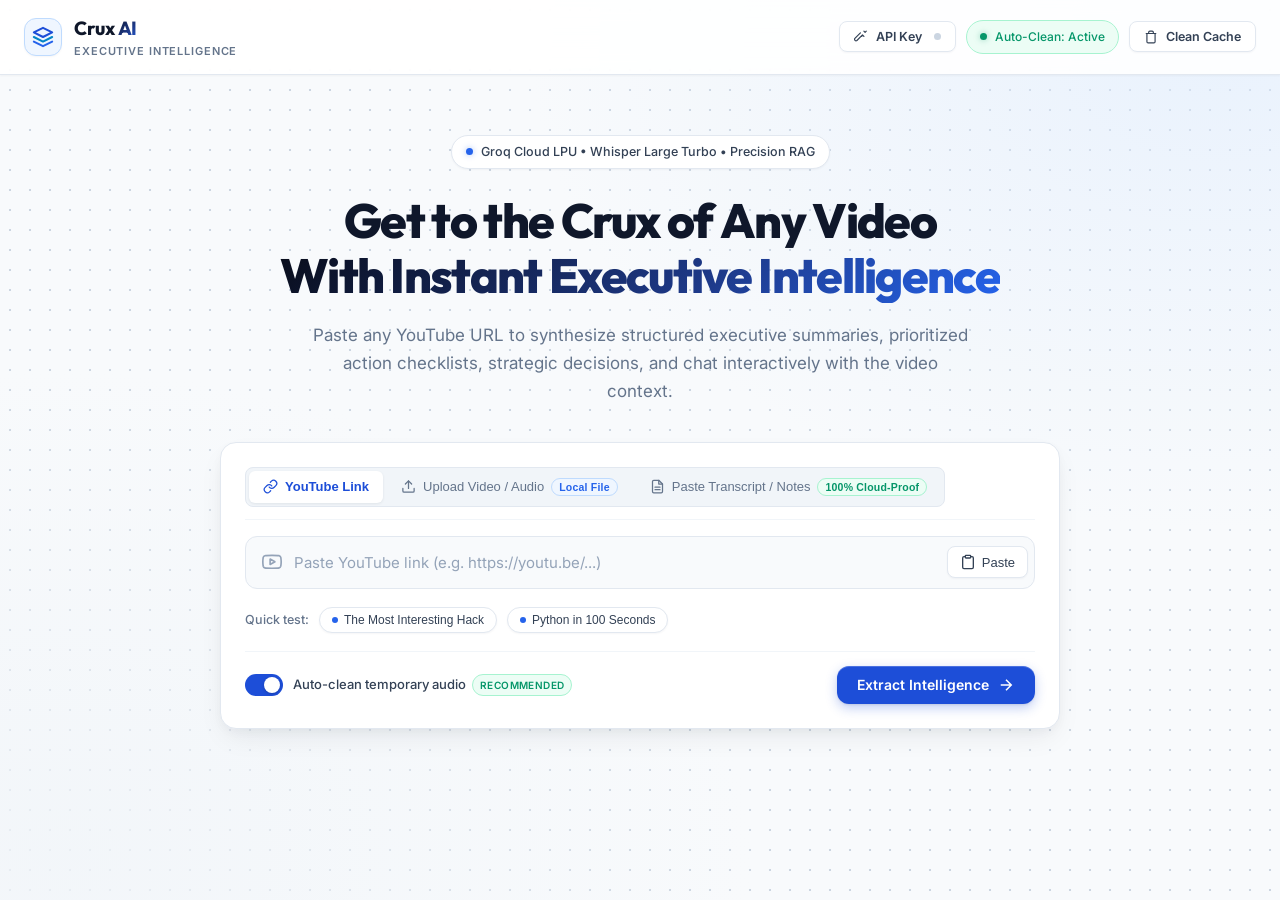
==== commit be10dbd6: "feat: add local video and audio upload feature with drag-and-drop support" ====
--- a/static/index.html
+++ b/static/index.html
@@ -66,7 +66,7 @@
                 Paste any YouTube URL to synthesize structured executive summaries, prioritized action checklists, strategic decisions, and chat interactively with the video context.
             </p>
 
-            <!-- URL / Transcript Input Card -->
+            <!-- URL / Transcript / Upload Input Card -->
             <div class="glass-card input-card">
                 <!-- Mode Switcher -->
                 <div class="input-card-header">
@@ -78,6 +78,15 @@
                             </svg>
                             <span>YouTube Link</span>
                         </button>
+                        <button type="button" class="input-mode-tab" id="tabModeUpload" role="tab" aria-selected="false">
+                            <svg width="15" height="15" viewBox="0 0 24 24" fill="none" stroke="currentColor" stroke-width="2" stroke-linecap="round" stroke-linejoin="round">
+                                <path d="M21 15v4a2 2 0 0 1-2 2H5a2 2 0 0 1-2-2v-4"/>
+                                <polyline points="17 8 12 3 7 8"/>
+                                <line x1="12" y1="3" x2="12" y2="15"/>
+                            </svg>
+                            <span>Upload Video / Audio</span>
+                            <span class="badge-proof badge-upload">Local File</span>
+                        </button>
                         <button type="button" class="input-mode-tab" id="tabModeTranscript" role="tab" aria-selected="false">
                             <svg width="15" height="15" viewBox="0 0 24 24" fill="none" stroke="currentColor" stroke-width="2" stroke-linecap="round" stroke-linejoin="round">
                                 <path d="M14 2H6a2 2 0 0 0-2 2v16a2 2 0 0 0 2 2h12a2 2 0 0 0 2-2V8z"/>
@@ -104,11 +113,16 @@
                         <div class="alert-steps">
                             <span>1. Open the video on YouTube</span>
                             <span>2. Click <strong>&quot;... More&quot; &rarr; &quot;Show transcript&quot;</strong></span>
-                            <span>3. Copy and paste it here</span>
-                        </div>
-                        <button type="button" class="btn btn-secondary btn-sm" id="btnSwitchToTranscript">
-                            Switch to Paste Transcript &rarr;
-                        </button>
+                            <span>3. Copy and paste it here, or upload your downloaded file directly</span>
+                        </div>
+                        <div class="alert-actions">
+                            <button type="button" class="btn btn-secondary btn-sm" id="btnSwitchToTranscript">
+                                Switch to Paste Transcript &rarr;
+                            </button>
+                            <button type="button" class="btn btn-secondary btn-sm" id="btnSwitchToUpload">
+                                Upload Local File &rarr;
+                            </button>
+                        </div>
                     </div>
                 </div>
 
@@ -147,7 +161,78 @@
                         </div>
                     </div>
 
-                    <!-- Mode 2: Direct Transcript / Notes View -->
+                    <!-- Mode 2: Upload Local Video / Audio View -->
+                    <div class="mode-view hidden" id="modeUploadView">
+                        <div class="input-wrapper title-input-wrapper">
+                            <input 
+                                type="text" 
+                                id="uploadCustomTitle" 
+                                placeholder="Custom Video Title or Meeting Topic (optional)" 
+                                autocomplete="off"
+                                spellcheck="false"
+                            >
+                        </div>
+                        <div class="dropzone-box" id="dropzoneBox" tabindex="0" role="button" aria-label="Upload video or audio file">
+                            <input 
+                                type="file" 
+                                id="localFileInput" 
+                                accept=".mp4,.mkv,.mov,.webm,.avi,.wmv,.m4v,.mp3,.wav,.m4a,.ogg,.flac,.aac,video/*,audio/*"
+                                class="hidden-file-input"
+                            >
+                            
+                            <!-- Empty State -->
+                            <div class="dropzone-empty-state" id="dropzoneEmptyState">
+                                <div class="upload-icon-circle">
+                                    <svg width="26" height="26" viewBox="0 0 24 24" fill="none" stroke="currentColor" stroke-width="2" stroke-linecap="round" stroke-linejoin="round">
+                                        <path d="M21 15v4a2 2 0 0 1-2 2H5a2 2 0 0 1-2-2v-4"/>
+                                        <polyline points="17 8 12 3 7 8"/>
+                                        <line x1="12" y1="3" x2="12" y2="15"/>
+                                    </svg>
+                                </div>
+                                <div class="dropzone-title">
+                                    <strong>Drop your video or audio here</strong>, or <span class="browse-link">browse files</span>
+                                </div>
+                                <div class="dropzone-sub">
+                                    Fast local upload • Zero YouTube rate-limits • Whisper LPU pipeline
+                                </div>
+                                <div class="format-chips">
+                                    <span class="format-chip">MP4</span>
+                                    <span class="format-chip">MOV</span>
+                                    <span class="format-chip">MKV</span>
+                                    <span class="format-chip">WebM</span>
+                                    <span class="format-chip">MP3</span>
+                                    <span class="format-chip">WAV</span>
+                                    <span class="format-chip">M4A</span>
+                                </div>
+                            </div>
+
+                            <!-- Selected File State -->
+                            <div class="selected-file-card hidden" id="selectedFileCard">
+                                <div class="file-icon-box" id="selectedFileIconBox">
+                                    <svg width="22" height="22" viewBox="0 0 24 24" fill="none" stroke="currentColor" stroke-width="2" stroke-linecap="round" stroke-linejoin="round">
+                                        <polygon points="23 7 16 12 23 17 23 7"/>
+                                        <rect x="1" y="5" width="15" height="14" rx="2" ry="2"/>
+                                    </svg>
+                                </div>
+                                <div class="file-info-col">
+                                    <div class="file-name" id="selectedFileName">video.mp4</div>
+                                    <div class="file-meta">
+                                        <span id="selectedFileSize">0 MB</span>
+                                        <span class="meta-dot">•</span>
+                                        <span class="file-ready-tag">Ready to Process</span>
+                                    </div>
+                                </div>
+                                <button type="button" class="btn-remove-file" id="removeSelectedFileBtn" title="Remove file">
+                                    <svg width="15" height="15" viewBox="0 0 24 24" fill="none" stroke="currentColor" stroke-width="2" stroke-linecap="round" stroke-linejoin="round">
+                                        <line x1="18" y1="6" x2="6" y2="18"/>
+                                        <line x1="6" y1="6" x2="18" y2="18"/>
+                                    </svg>
+                                </button>
+                            </div>
+                        </div>
+                    </div>
+
+                    <!-- Mode 3: Direct Transcript / Notes View -->
                     <div class="mode-view hidden" id="modeTranscriptView">
                         <div class="input-wrapper title-input-wrapper">
                             <input 
--- a/static/css/style.css
+++ b/static/css/style.css
@@ -1721,3 +1721,209 @@
     font-size: 11.5px;
     color: var(--text-dim);
 }
+
+/* ==========================================================================
+   Local Video / Audio Upload Dropzone & File Card
+   ========================================================================== */
+.badge-upload {
+    background: #eff6ff;
+    color: #2563eb;
+    border: 1px solid #bfdbfe;
+}
+
+.alert-actions {
+    display: flex;
+    align-items: center;
+    gap: 8px;
+    flex-wrap: wrap;
+    margin-top: 4px;
+}
+
+.dropzone-box {
+    position: relative;
+    border: 2px dashed var(--border-medium);
+    border-radius: var(--radius-md);
+    background: #f8fafc;
+    padding: 32px 20px;
+    text-align: center;
+    cursor: pointer;
+    transition: all 0.25s cubic-bezier(0.4, 0, 0.2, 1);
+    outline: none;
+    user-select: none;
+}
+
+.dropzone-box:hover {
+    border-color: var(--primary-light);
+    background: #f1f5f9;
+}
+
+.dropzone-box.dragover {
+    border-color: var(--primary);
+    background: #eff6ff;
+    box-shadow: 0 0 0 4px rgba(37, 99, 235, 0.12);
+    transform: scale(1.005);
+}
+
+.dropzone-box:focus-visible {
+    border-color: var(--primary);
+    box-shadow: 0 0 0 3px rgba(37, 99, 235, 0.2);
+}
+
+.hidden-file-input {
+    display: none;
+}
+
+.dropzone-empty-state {
+    display: flex;
+    flex-direction: column;
+    align-items: center;
+    gap: 10px;
+}
+
+.upload-icon-circle {
+    width: 52px;
+    height: 52px;
+    border-radius: 50%;
+    background: #eff6ff;
+    color: var(--primary);
+    border: 1px solid #bfdbfe;
+    display: flex;
+    align-items: center;
+    justify-content: center;
+    margin-bottom: 4px;
+    transition: transform 0.2s ease, box-shadow 0.2s ease;
+}
+
+.dropzone-box:hover .upload-icon-circle {
+    transform: translateY(-2px);
+    box-shadow: 0 4px 12px rgba(37, 99, 235, 0.18);
+}
+
+.dropzone-title {
+    font-size: 14.5px;
+    color: var(--text-main);
+}
+
+.dropzone-title strong {
+    font-weight: 600;
+}
+
+.browse-link {
+    color: var(--primary);
+    font-weight: 600;
+    text-decoration: underline;
+    text-underline-offset: 2px;
+}
+
+.dropzone-sub {
+    font-size: 12px;
+    color: var(--text-muted);
+    max-width: 440px;
+}
+
+.format-chips {
+    display: flex;
+    gap: 6px;
+    flex-wrap: wrap;
+    justify-content: center;
+    margin-top: 6px;
+}
+
+.format-chip {
+    font-size: 10.5px;
+    font-weight: 600;
+    font-family: var(--font-mono, monospace);
+    color: var(--text-secondary);
+    background: #ffffff;
+    border: 1px solid var(--border-light);
+    border-radius: 4px;
+    padding: 2px 7px;
+    letter-spacing: 0.03em;
+}
+
+/* Selected File Card State */
+.selected-file-card {
+    display: flex;
+    align-items: center;
+    gap: 14px;
+    padding: 14px 18px;
+    background: #ffffff;
+    border: 1.5px solid var(--border-light);
+    border-radius: var(--radius-sm);
+    box-shadow: 0 2px 8px rgba(15, 23, 42, 0.05);
+    text-align: left;
+    cursor: default;
+}
+
+.file-icon-box {
+    width: 44px;
+    height: 44px;
+    border-radius: 8px;
+    background: #eff6ff;
+    color: var(--primary);
+    border: 1px solid #bfdbfe;
+    display: flex;
+    align-items: center;
+    justify-content: center;
+    flex-shrink: 0;
+}
+
+.file-info-col {
+    flex: 1;
+    min-width: 0;
+}
+
+.file-name {
+    font-size: 14px;
+    font-weight: 600;
+    color: var(--text-main);
+    white-space: nowrap;
+    overflow: hidden;
+    text-overflow: ellipsis;
+}
+
+.file-meta {
+    display: flex;
+    align-items: center;
+    gap: 6px;
+    font-size: 12px;
+    color: var(--text-muted);
+    margin-top: 2px;
+}
+
+.meta-dot {
+    color: var(--text-dim);
+}
+
+.file-ready-tag {
+    color: #059669;
+    font-weight: 600;
+    background: #ecfdf5;
+    border: 1px solid #a7f3d0;
+    border-radius: var(--radius-full);
+    padding: 1px 7px;
+    font-size: 10.5px;
+}
+
+.btn-remove-file {
+    width: 28px;
+    height: 28px;
+    border-radius: 50%;
+    border: 1px solid var(--border-light);
+    background: #ffffff;
+    color: var(--text-muted);
+    display: flex;
+    align-items: center;
+    justify-content: center;
+    cursor: pointer;
+    transition: all 0.2s ease;
+    flex-shrink: 0;
+}
+
+.btn-remove-file:hover {
+    background: #fee2e2;
+    border-color: #fca5a5;
+    color: #dc2626;
+    transform: scale(1.05);
+}
+
